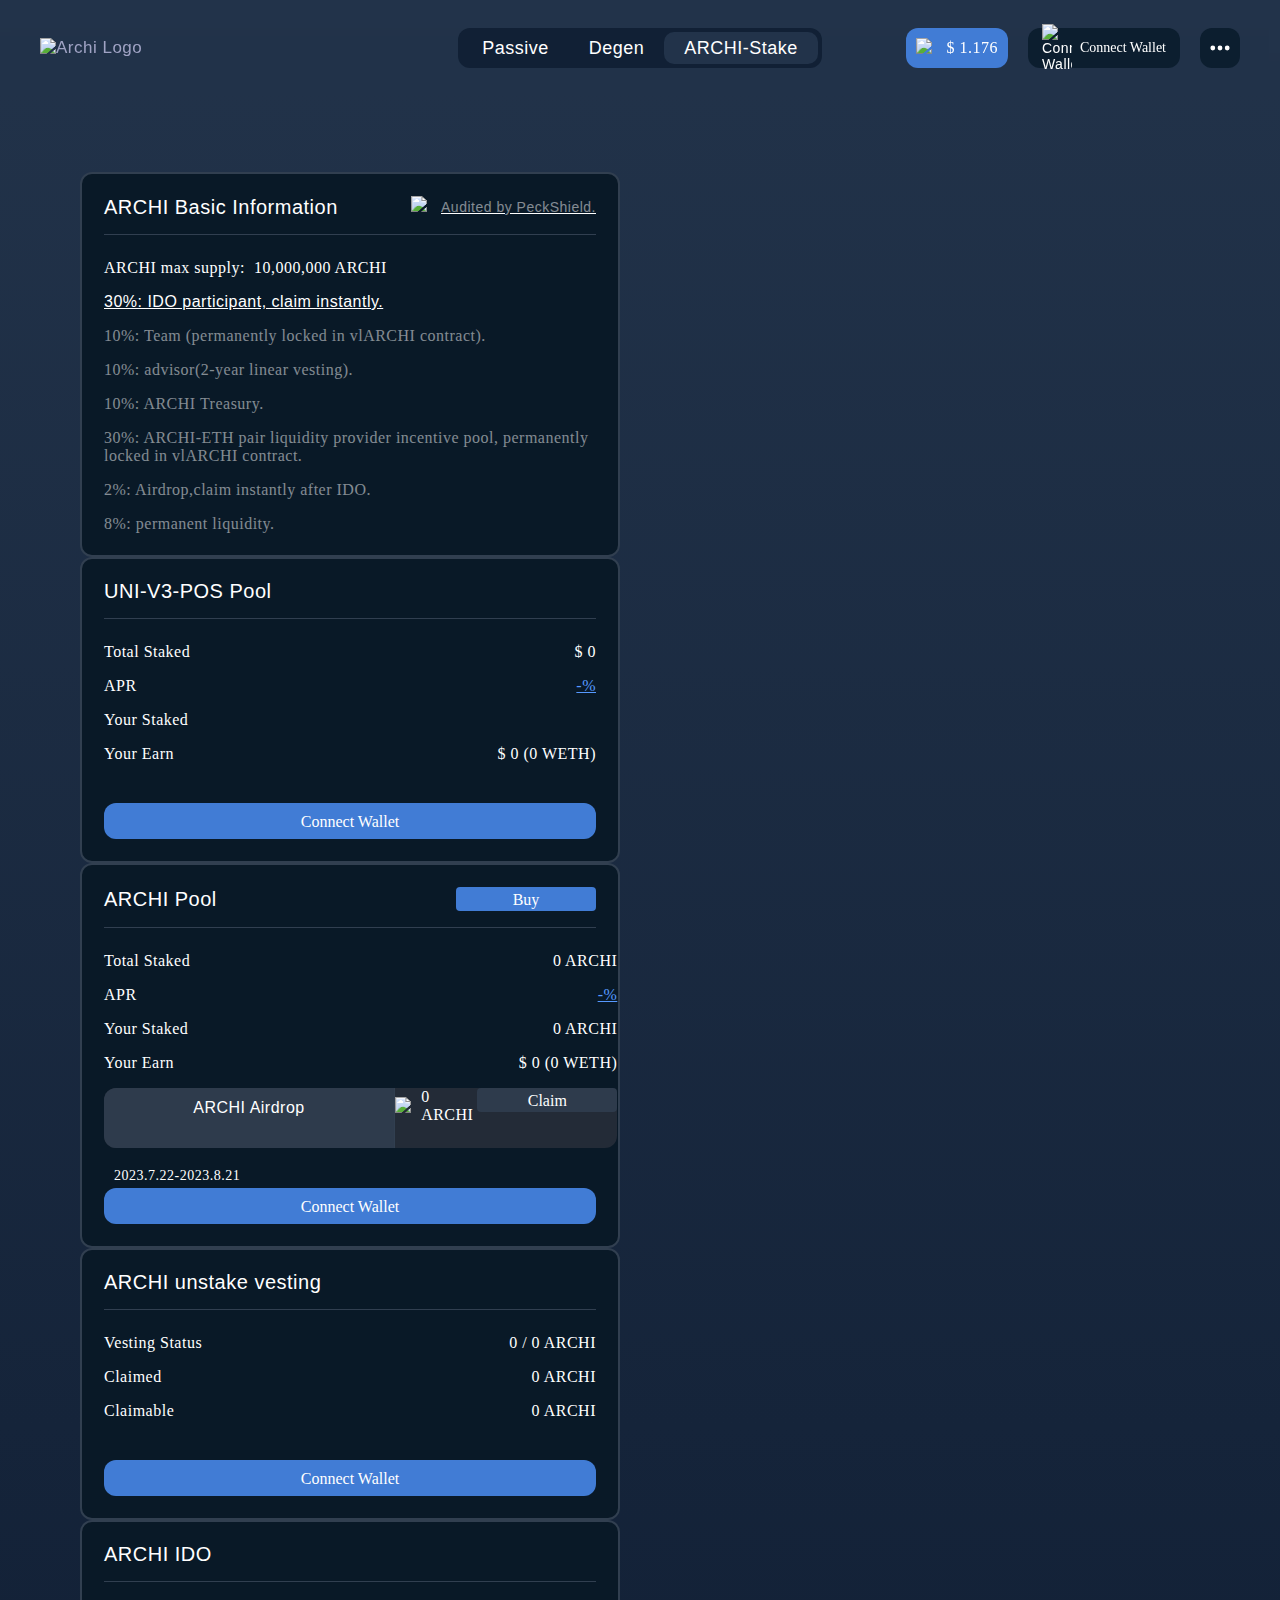
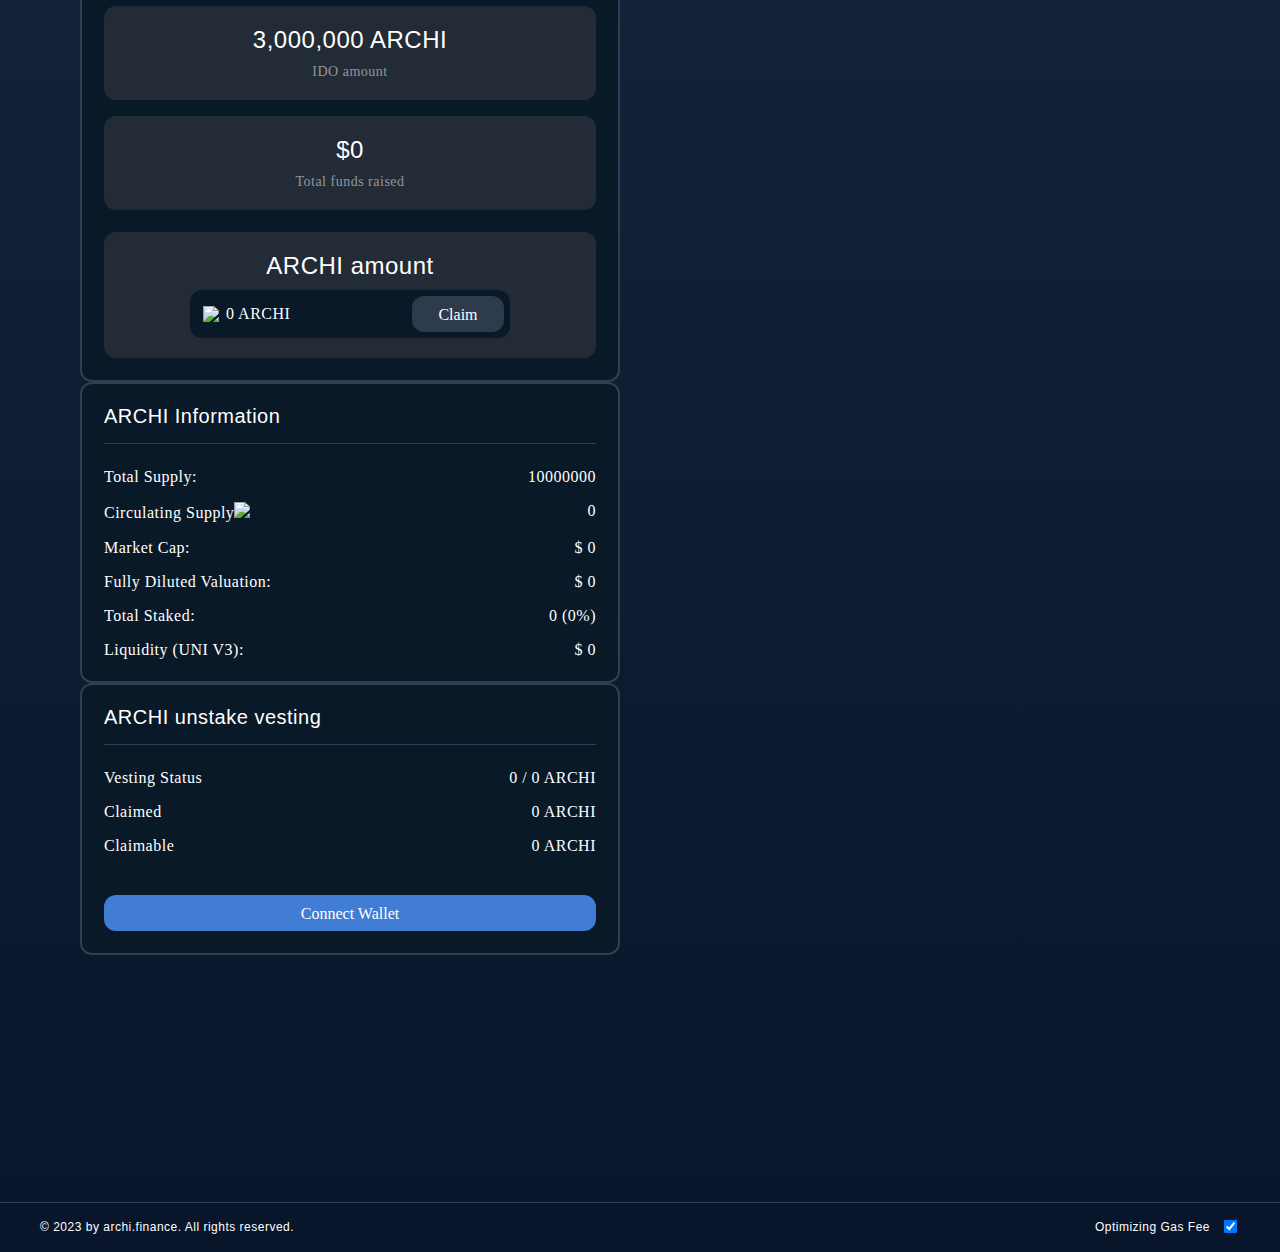
==== archi.html @ a27ebab7 "Add files via upload" ====
<!DOCTYPE html>
<html lang="en">
<head>
    <meta charset="UTF-8">
    <meta name="viewport" content="width=device-width, initial-scale=1.0">
    <link rel="stylesheet" href="./archi.css">
    <title>Document</title>
</head>
<body>
    <div id="root">
        <div class="App">
            <div class="App-content">
                <header>
                    <div class="App-header large">
                        <div class="App-header-container-left App-header-container"><a href="https://archi.finance/" target="_blank" class="jsx-3320931818 link  App-header-link-main"><img src="./images/Black & White Minimalist Business Logo.png" class="big" alt="Archi Logo"><img src="./images/Black & White Minimalist Business Logo.png" class="small" alt="Archi Logo"></a></div>
                        <div class="App-header-links App-header-container flexColumn">
                            <div class="App-header-links-box">
                                <div class="App-header-link-container"><a class="" href="./second.html">Passive</a></div>
                                <div class="App-header-link-container"><a class="" href="./degen.html">Degen</a></div>
                                <div class="App-header-link-container"><a class="active" href="./degen.html" aria-current="page">ARCHI-Stake</a></div>
                            </div>
                        </div>
                        <div class="App-header-container-right App-header-container">
                            <div>
                                <div class="currencyPrice flexRow" style="margin-right: 20px;">
                                    <div class="jsx-2283122049 image"><img src="./images/letter-a (1).png" class="jsx-2283122049 "></div>$ 1.176
                                </div>
                            </div>
                            <div class="App-header-user"><button class="connect-wallet-btn" id="connect-wallet-btn"><img class="btn-icon" src="./images/ewallet.png" alt="Connect Wallet"><span class="btn-label">Connect Wallet</span></button>
                                <div class="App-header-network">
                                    <div class="network-dropdown" id="headlessui-menu-button-1" aria-haspopup="menu" aria-expanded="false" data-headlessui-state=""><button class="btn-primary small transparent"><svg stroke="currentColor" fill="currentColor" stroke-width="0" viewBox="0 0 20 20" color="white" height="24" width="24" xmlns="http://www.w3.org/2000/svg" style="color: white;">
                                                <path d="M6 10a2 2 0 11-4 0 2 2 0 014 0zM12 10a2 2 0 11-4 0 2 2 0 014 0zM16 12a2 2 0 100-4 2 2 0 000 4z"></path>
                                            </svg></button></div>
                                </div>
                            </div>
                        </div>
                    </div>
                    <div class="App-header small">
                        <div class="App-header-link-container App-header-top">
                            <div class="App-header-container-left"><a href="https://archi.finance/" target="_blank" class="jsx-3320931818 link  App-header-link-main"><img src="./images/Black & White Minimalist Business Logo.png" class="small" alt="Archi Logo"></a></div>
                            <div class="App-header-container-right">
                                <div class="App-header-user"><button class="connect-wallet-btn" id="connect-wallet-btn"><img class="btn-icon" src="./images/ewallet.png" alt="Connect Wallet"><span class="btn-label">Connect</span></button>
                                    <div class="App-header-network">
                                        <div class="network-dropdown" id="headlessui-menu-button-3" aria-haspopup="menu" aria-expanded="false" data-headlessui-state=""><button class="btn-primary small transparent"><svg stroke="currentColor" fill="currentColor" stroke-width="0" viewBox="0 0 20 20" color="white" height="24" width="24" xmlns="http://www.w3.org/2000/svg" style="color: white;">
                                                    <path d="M6 10a2 2 0 11-4 0 2 2 0 014 0zM12 10a2 2 0 11-4 0 2 2 0 014 0zM16 12a2 2 0 100-4 2 2 0 000 4z"></path>
                                                </svg></button></div>
                                    </div>
                                </div>
                            </div>
                        </div>
                    </div>
                </header>
                <div class="ka-wrapper">
                    <div class="ka-content">
                        <div class="default-container page-layout">
                            <div class="jsx-173224845 item justify jsx-1411386373">
                                <div class="jsx-1048088370 item xs sm md jsx-3484918754">
                                    <div class="jsx-173224845 item justify jsx-1411386373">
                                        <div class="jsx-3066557810 item xs jsx-3484918754">
                                            <div class="App-card ArchiIDO-App-card ArchiIDO-Information">
                                                <div class="App-card-title">
                                                    <div class="flexRow">
                                                        <div>ARCHI Basic Information</div>
                                                    </div><a href="/audited/PeckShield-Audit-Report-ArchiFinance-v1.0.pdf" target="_blank" class="jsx-3320931818 link">
                                                        <div class="flexRow audited">
                                                            <div class="jsx-2869434446 image"><img src="./images/test.png" class="jsx-2869434446 "></div>
                                                            <div>Audited by PeckShield.</div>
                                                        </div>
                                                    </a>
                                                </div>
                                                <div class="App-card-divider"></div>
                                                <div class="App-card-content">
                                                    <div class="App-card-row">
                                                        <div class="label flexRow">ARCHI max supply:&nbsp;&nbsp;<div>10,000,000 ARCHI</div>
                                                        </div>
                                                        <div></div>
                                                    </div>
                                                    <div class="distribution"><a href="https://docs.archi.finance/tokenomics/archi-token" target="_blank" class="jsx-3320931818 link">30%: IDO participant, claim instantly.</a></div>
                                                    <div class="distribution">10%: Team (permanently locked in vlARCHI contract).</div>
                                                    <div class="distribution">10%: advisor(2-year linear vesting).</div>
                                                    <div class="distribution">10%: ARCHI Treasury.</div>
                                                    <div class="distribution">30%: ARCHI-ETH pair liquidity provider incentive pool, permanently locked in vlARCHI contract.</div>
                                                    <div class="distribution">2%: Airdrop,claim instantly after IDO.</div>
                                                    <div class="distribution">8%: permanent liquidity.</div>
                                                </div>
                                            </div>
                                        </div>
                                        <div class="jsx-3066557810 item xs jsx-3484918754">
                                            <div class="App-card ArchiIDO-App-card">
                                                <div class="App-card-title">
                                                    <div class="flexRow">
                                                        <div>UNI-V3-POS Pool</div>
                                                    </div>
                                                </div>
                                                <div class="App-card-divider"></div>
                                                <div class="App-card-content">
                                                    <div class="App-card-row">
                                                        <div class="label">Total Staked</div>
                                                        <div>$ 0</div>
                                                    </div>
                                                    <div class="App-card-row">
                                                        <div class="label">APR</div>
                                                        <div class="poolApy">-%</div>
                                                    </div>
                                                    <div class="App-card-row">
                                                        <div class="label">Your Staked</div>
                                                        <div></div>
                                                    </div>
                                                    <div class="App-card-row">
                                                        <div class="label">Your Earn</div>
                                                        <div>$ 0 (0 WETH)</div>
                                                    </div>
                                                </div>
                                                <div class="flexRow justify-between mt-40"><button class="App-button-option" style="width: 100%;">Connect Wallet</button></div>
                                            </div>
                                        </div>
                                        <div class="jsx-3066557810 item xs jsx-3484918754">
                                            <div class="App-card ArchiIDO-App-card">
                                                <div class="App-card-title">
                                                    <div class="flexRow">
                                                        <div>ARCHI Pool</div>
                                                    </div><a href="https://app.uniswap.org/#/tokens/arbitrum/0x93D504070AB0eede5449C89C5eA0F5e34D8103f8" target="_blank" class="jsx-3320931818 link"><button type="button" class="jsx-3108082297 btn App-button-option">
                                                            <div class="text">Buy</div>
                                                        </button></a>
                                                </div>
                                                <div class="App-card-divider"></div>
                                                <div class="App-card-content">
                                                    <div class="App-card-row">
                                                        <div class="label">Total Staked</div>
                                                        <div>0 ARCHI</div>
                                                    </div>
                                                    <div class="App-card-row">
                                                        <div class="label">APR</div>
                                                        <div class="jsx-418573366 tooltip">
                                                            <div class="poolApy">-%</div>
                                                        </div>
                                                    </div>
                                                    <div class="App-card-row">
                                                        <div class="label">Your Staked</div>
                                                        <div>0 ARCHI</div>
                                                    </div>
                                                    <div class="App-card-row">
                                                        <div class="label">Your Earn</div>
                                                        <div>$ 0 (0 WETH)</div>
                                                    </div>
                                                    <div class="jsx-724279356 item alignItems jsx-478091869 tokenAirdrop">
                                                        <div class="jsx-536204690 item xs sm md jsx-3484918754">
                                                            <div class="ARCHI-Airdrop-title flexColumn">
                                                                <div class="title-wrap">ARCHI Airdrop</div>
                                                                <div class="epoch-wrap">
                                                                    <div id="Select-epoch" class="jsx-2628047605 select"><input type="search" role="combobox" aria-haspopup="listbox" readonly="" unselectable="on" aria-expanded="false" class="jsx-2813108835"><span class="jsx-2628047605 value">
                                                                            <div class="jsx-1572867259 option"><span class="jsx-1254022051">
                                                                                    <div class="flexRow">
                                                                                        <div class="epoch-symbol">2023.7.22-2023.8.21</div>
                                                                                    </div>
                                                                                </span></div>
                                                                        </span>
                                                                        <div class="jsx-2628047605 icon"><svg viewBox="0 0 24 24" stroke-width="1" stroke-linecap="round" stroke-linejoin="round" fill="none" shape-rendering="geometricPrecision" class="jsx-2742933678">
                                                                                <path d="M6 9l6 6 6-6" class="jsx-2742933678"></path>
                                                                            </svg></div>
                                                                    </div>
                                                                </div>
                                                            </div>
                                                        </div>
                                                        <div class="jsx-776712473 item justify xs sm md jsx-3484918754">
                                                            <div class="flexRow">
                                                                <div class="jsx-2658465262 image"><img src="./images/letter-a (1).png" class="jsx-2658465262 "></div>
                                                                <div class="token-symbol">0 ARCHI</div>
                                                            </div>
                                                        </div>
                                                        <div class="jsx-3312594489 item justify xs sm md jsx-3484918754"><button type="button" disabled="" class="jsx-3508077718 btn App-button-option">
                                                                <div class="text">Claim</div>
                                                            </button></div>
                                                    </div>
                                                </div>
                                                <div class="flexRow justify-between mt-40"><button class="App-button-option" style="width: 100%;">Connect Wallet</button></div>
                                            </div>
                                        </div>
                                        <div class="jsx-232164658 item xs sm md jsx-3484918754">
                                            <div class="App-card ArchiIDO-App-card">
                                                <div class="App-card-title">
                                                    <div class="flexRow">
                                                        <div>ARCHI unstake vesting</div>
                                                    </div>
                                                </div>
                                                <div class="App-card-divider"></div>
                                                <div class="App-card-content">
                                                    <div class="App-card-row">
                                                        <div class="label">Vesting Status</div>
                                                        <div>0 / 0 ARCHI</div>
                                                    </div>
                                                    <div class="App-card-row">
                                                        <div class="label">Claimed</div>
                                                        <div>0 ARCHI</div>
                                                    </div>
                                                    <div class="App-card-row">
                                                        <div class="label">Claimable</div>
                                                        <div>0 ARCHI</div>
                                                    </div>
                                                </div>
                                                <div class="flexRow justify-between mt-40"><button class="App-button-option" style="width: 100%;">Connect Wallet</button></div>
                                            </div>
                                        </div>
                                    </div>
                                </div>
                                <div class="jsx-1048088370 item xs sm md jsx-3484918754">
                                    <div class="jsx-173224845 item justify jsx-1411386373">
                                        <div class="jsx-3066557810 item xs jsx-3484918754">
                                            <div class="App-card ArchiIDO-App-card ArchiIDO-deposit">
                                                <div class="App-card-title">
                                                    <div class="flexRow">
                                                        <div>ARCHI IDO</div>
                                                    </div>
                                                </div>
                                                <div class="App-card-divider"></div>
                                                <div class="App-card-content">
                                                    <div class="ArchiIDO-card">
                                                        <div>3,000,000 ARCHI</div>
                                                        <div class="label">IDO amount</div>
                                                    </div>
                                                    <div class="ArchiIDO-card">
                                                        <div>$0</div>
                                                        <div class="label">Total funds raised</div>
                                                    </div>
                                                    <div class="ArchiIDO-card" style="margin-top: 6px;">
                                                        <div>ARCHI amount</div>
                                                        <div class="quantity flexRow justify-between">
                                                            <div class="flexRow">
                                                                <div class="jsx-2303872255 image"><img src="./images/letter-a (1).png" class="jsx-2303872255 "></div>
                                                                <div class="token-symbol">0 ARCHI</div>
                                                            </div><button type="button" disabled="" class="jsx-929475340 btn App-button-option App-card-option" style="margin: 0px;">
                                                                <div class="text">Claim</div>
                                                            </button>
                                                        </div>
                                                    </div>
                                                </div>
                                            </div>
                                        </div>
                                        <div class="jsx-3066557810 item xs jsx-3484918754">
                                            <div class="App-card ArchiIDO-App-card">
                                                <div class="App-card-title">
                                                    <div class="flexRow">
                                                        <div>ARCHI Information</div>
                                                    </div>
                                                </div>
                                                <div class="App-card-divider"></div>
                                                <div class="App-card-content">
                                                    <div class="App-card-row">
                                                        <div class="label">Total Supply:</div>
                                                        <div>10000000</div>
                                                    </div>
                                                    <div class="App-card-row">
                                                        <div class="label flexRow">Circulating Supply<div class="jsx-418573366 tooltip">
                                                                <div class="jsx-2147775491 image graphNote"><img src="./images/info.png" class="jsx-2147775491 "></div>
                                                            </div>
                                                        </div>
                                                        <div>0</div>
                                                    </div>
                                                    <div class="App-card-row">
                                                        <div class="label">Market Cap:</div>
                                                        <div>$ 0</div>
                                                    </div>
                                                    <div class="App-card-row">
                                                        <div class="label">Fully Diluted Valuation:</div>
                                                        <div>$ 0</div>
                                                    </div>
                                                    <div class="App-card-row">
                                                        <div class="label">Total Staked:</div>
                                                        <div>0 (0%)</div>
                                                    </div>
                                                    <div class="App-card-row">
                                                        <div class="label">Liquidity (UNI V3):</div>
                                                        <div>$ 0</div>
                                                    </div>
                                                </div>
                                            </div>
                                        </div>
                                        <div class="jsx-3710825437 item xs sm md jsx-3484918754">
                                            <div class="App-card ArchiIDO-App-card">
                                                <div class="App-card-title">
                                                    <div class="flexRow">
                                                        <div>ARCHI unstake vesting</div>
                                                    </div>
                                                </div>
                                                <div class="App-card-divider"></div>
                                                <div class="App-card-content">
                                                    <div class="App-card-row">
                                                        <div class="label">Vesting Status</div>
                                                        <div>0 / 0 ARCHI</div>
                                                    </div>
                                                    <div class="App-card-row">
                                                        <div class="label">Claimed</div>
                                                        <div>0 ARCHI</div>
                                                    </div>
                                                    <div class="App-card-row">
                                                        <div class="label">Claimable</div>
                                                        <div>0 ARCHI</div>
                                                    </div>
                                                </div>
                                                <div class="flexRow justify-between mt-40"><button class="App-button-option" style="width: 100%;">Connect Wallet</button></div>
                                            </div>
                                        </div>
                                    </div>
                                </div>
                            </div>
                        </div>
                    </div>
                </div>
                <div class="Footer-wrapper flexRow justify-between">
                    <div>© 2023 by archi.finance. All rights reserved.</div>
                    <div class="flexRow">
                        <div>Optimizing Gas Fee</div><label class="jsx-181682730 gasFee"><input type="checkbox" class="jsx-181682730" checked="">
                            <div class="jsx-181682730 toggle checked"><span class="jsx-181682730 inner"></span></div>
                        </label>
                    </div>
                </div>
            </div>
        </div>
        <div class="Toastify"></div>
        <div _nk="UVSV21" style="display: none;">
            <div _nk="bNyU21" style="display: none !important;"></div>
            <div _nk="bNyU21" style="display: none !important;"></div>
            <div _nk="bNyU21"></div>
        </div>
    </div>
</body>
</html>
---- archi.css ----
@font-face {
    font-family: Rubik-Bold;
    font-style: normal;
    font-weight: 700;
    src: url(/static/media/Rubik-Bold.366b50ff64dedebe9f17.ttf)
}

@font-face {
    font-family: Rubik-Medium;
    font-style: normal;
    font-weight: 500;
    src: url(/static/media/Rubik-Medium.2263cf4bbb29e585de1b.ttf)
}

@font-face {
    font-family: Rubik-Regular;
    font-style: normal;
    font-weight: 400;
    src: url(/static/media/Rubik-Regular.a4bece5c270c316c1c24.ttf)
}

.Modal {
    align-items: center;
    bottom: 0;
    display: flex;
    justify-content: center;
    left: 0;
    position: fixed;
    right: 0;
    text-align: left;
    top: 0;
    z-index: 1001
}

.Modal-scrollable .Modal-content .Modal-body {
    max-height: calc(80vh - 5.5rem);
    overflow-y: auto;
    overscroll-behavior: smooth;
    padding-right: 5px
}

.Modal-backdrop {
    background: rgba(0, 0, 0, .9);
    bottom: 0;
    left: 0;
    position: fixed;
    right: 0;
    top: 0;
    z-index: 10
}

.Modal-content {
    background: #091927;
    border: 2px solid #313f50;
    border-radius: 1.2rem;
    max-height: 90vh;
    max-width: 100%;
    overflow: auto;
    position: relative;
    z-index: 20
}

.divider {
    border-bottom: 1px solid #313f50;
    margin-bottom: 1.5rem
}

.Modal.non-scrollable .Modal-content {
    overflow: visible
}

.Modal-title-bar {
    align-items: center;
    display: flex;
    justify-content: space-between;
    margin: 1.5rem
}

.Modal-body {
    margin: 1.5rem
}

.Modal-body::-webkit-scrollbar {
    width: .6rem
}

.Modal-body::-webkit-scrollbar-track {
    background-color: #1c1c1c;
    border-radius: 155rem
}

.Modal-body::-webkit-scrollbar-thumb {
    background-color: #949393;
    border-radius: 155rem
}

.Modal-title {
    font-size: 20px;
    line-height: 1;
    text-align: left
}

.Modal-close-button {
    text-align: right
}

.Modal-close-icon {
    cursor: pointer;
    display: inline-block;
    opacity: .6;
    text-align: right
}

.Modal-close-icon:hover {
    opacity: .9
}

.Modal-note {
    margin-bottom: 1.5rem;
    margin-top: .8rem
}

.rc-slider {
    border-radius: 6px;
    height: 14px;
    padding: 5px 0;
    position: relative;
    touch-action: none;
    width: 100%
}

.rc-slider,
.rc-slider * {
    -webkit-tap-highlight-color: rgba(0, 0, 0, 0);
    box-sizing: border-box
}

.rc-slider-rail {
    background-color: #e9e9e9;
    width: 100%
}

.rc-slider-rail,
.rc-slider-track {
    border-radius: 6px;
    height: 4px;
    position: absolute
}

.rc-slider-track {
    background-color: #abe2fb
}

.rc-slider-handle {
    background-color: #fff;
    border: 2px solid #96dbfa;
    border-radius: 50%;
    cursor: pointer;
    cursor: grab;
    height: 14px;
    margin-top: -5px;
    opacity: .8;
    position: absolute;
    touch-action: pan-x;
    width: 14px
}

.rc-slider-handle-dragging.rc-slider-handle-dragging.rc-slider-handle-dragging {
    border-color: #57c5f7;
    box-shadow: 0 0 0 5px #96dbfa
}

.rc-slider-handle:focus {
    box-shadow: none;
    outline: none
}

.rc-slider-handle:focus-visible {
    border-color: #2db7f5;
    box-shadow: 0 0 0 3px #96dbfa
}

.rc-slider-handle-click-focused:focus {
    border-color: #96dbfa;
    box-shadow: none
}

.rc-slider-handle:hover {
    border-color: #57c5f7
}

.rc-slider-handle:active {
    border-color: #57c5f7;
    box-shadow: 0 0 5px #57c5f7;
    cursor: grabbing
}

.rc-slider-mark {
    font-size: 12px;
    left: 0;
    position: absolute;
    top: 18px;
    width: 100%
}

.rc-slider-mark-text {
    color: #999;
    cursor: pointer;
    display: inline-block;
    position: absolute;
    text-align: center;
    vertical-align: middle
}

.rc-slider-mark-text-active {
    color: #666
}

.rc-slider-step {
    background: transparent;
    height: 4px;
    pointer-events: none;
    position: absolute;
    width: 100%
}

.rc-slider-dot {
    background-color: #fff;
    border: 2px solid #e9e9e9;
    border-radius: 50%;
    bottom: -2px;
    cursor: pointer;
    height: 8px;
    position: absolute;
    vertical-align: middle;
    width: 8px
}

.rc-slider-dot-active {
    border-color: #96dbfa
}

.rc-slider-dot-reverse {
    margin-right: -4px
}

.rc-slider-disabled {
    background-color: #e9e9e9
}

.rc-slider-disabled .rc-slider-track {
    background-color: #ccc
}

.rc-slider-disabled .rc-slider-dot,
.rc-slider-disabled .rc-slider-handle {
    background-color: #fff;
    border-color: #ccc;
    box-shadow: none;
    cursor: not-allowed
}

.rc-slider-disabled .rc-slider-dot,
.rc-slider-disabled .rc-slider-mark-text {
    cursor: not-allowed !important
}

.rc-slider-vertical {
    height: 100%;
    padding: 0 5px;
    width: 14px
}

.rc-slider-vertical .rc-slider-rail {
    height: 100%;
    width: 4px
}

.rc-slider-vertical .rc-slider-track {
    bottom: 0;
    left: 5px;
    width: 4px
}

.rc-slider-vertical .rc-slider-handle {
    margin-left: -5px;
    margin-top: 0;
    touch-action: pan-y
}

.rc-slider-vertical .rc-slider-mark {
    height: 100%;
    left: 18px;
    top: 0
}

.rc-slider-vertical .rc-slider-step {
    height: 100%;
    width: 4px
}

.rc-slider-vertical .rc-slider-dot {
    margin-left: -2px
}

.rc-slider-tooltip-zoom-down-appear,
.rc-slider-tooltip-zoom-down-enter,
.rc-slider-tooltip-zoom-down-leave {
    -webkit-animation-duration: .3s;
    animation-duration: .3s;
    -webkit-animation-fill-mode: both;
    animation-fill-mode: both;
    -webkit-animation-play-state: paused;
    animation-play-state: paused;
    display: block !important
}

.rc-slider-tooltip-zoom-down-appear.rc-slider-tooltip-zoom-down-appear-active,
.rc-slider-tooltip-zoom-down-enter.rc-slider-tooltip-zoom-down-enter-active {
    -webkit-animation-name: rcSliderTooltipZoomDownIn;
    animation-name: rcSliderTooltipZoomDownIn;
    -webkit-animation-play-state: running;
    animation-play-state: running
}

.rc-slider-tooltip-zoom-down-leave.rc-slider-tooltip-zoom-down-leave-active {
    -webkit-animation-name: rcSliderTooltipZoomDownOut;
    animation-name: rcSliderTooltipZoomDownOut;
    -webkit-animation-play-state: running;
    animation-play-state: running
}

.rc-slider-tooltip-zoom-down-appear,
.rc-slider-tooltip-zoom-down-enter {
    -webkit-animation-timing-function: cubic-bezier(.23, 1, .32, 1);
    animation-timing-function: cubic-bezier(.23, 1, .32, 1);
    -webkit-transform: scale(0);
    transform: scale(0)
}

.rc-slider-tooltip-zoom-down-leave {
    -webkit-animation-timing-function: cubic-bezier(.755, .05, .855, .06);
    animation-timing-function: cubic-bezier(.755, .05, .855, .06)
}

@-webkit-keyframes rcSliderTooltipZoomDownIn {
    0% {
        opacity: 0;
        -webkit-transform: scale(0);
        transform: scale(0);
        -webkit-transform-origin: 50% 100%;
        transform-origin: 50% 100%
    }

    to {
        -webkit-transform: scale(1);
        transform: scale(1);
        -webkit-transform-origin: 50% 100%;
        transform-origin: 50% 100%
    }
}

@keyframes rcSliderTooltipZoomDownIn {
    0% {
        opacity: 0;
        -webkit-transform: scale(0);
        transform: scale(0);
        -webkit-transform-origin: 50% 100%;
        transform-origin: 50% 100%
    }

    to {
        -webkit-transform: scale(1);
        transform: scale(1);
        -webkit-transform-origin: 50% 100%;
        transform-origin: 50% 100%
    }
}

@-webkit-keyframes rcSliderTooltipZoomDownOut {
    0% {
        -webkit-transform: scale(1);
        transform: scale(1);
        -webkit-transform-origin: 50% 100%;
        transform-origin: 50% 100%
    }

    to {
        opacity: 0;
        -webkit-transform: scale(0);
        transform: scale(0);
        -webkit-transform-origin: 50% 100%;
        transform-origin: 50% 100%
    }
}

@keyframes rcSliderTooltipZoomDownOut {
    0% {
        -webkit-transform: scale(1);
        transform: scale(1);
        -webkit-transform-origin: 50% 100%;
        transform-origin: 50% 100%
    }

    to {
        opacity: 0;
        -webkit-transform: scale(0);
        transform: scale(0);
        -webkit-transform-origin: 50% 100%;
        transform-origin: 50% 100%
    }
}

.rc-slider-tooltip {
    left: -9999px;
    position: absolute;
    top: -9999px;
    visibility: visible
}

.rc-slider-tooltip,
.rc-slider-tooltip * {
    -webkit-tap-highlight-color: rgba(0, 0, 0, 0);
    box-sizing: border-box
}

.rc-slider-tooltip-hidden {
    display: none
}

.rc-slider-tooltip-placement-top {
    padding: 4px 0 8px
}

.rc-slider-tooltip-inner {
    background-color: #6c6c6c;
    border-radius: 6px;
    box-shadow: 0 0 4px #d9d9d9;
    color: #fff;
    font-size: 12px;
    height: 24px;
    line-height: 1;
    min-width: 24px;
    padding: 6px 2px;
    text-align: center;
    text-decoration: none
}

.rc-slider-tooltip-arrow {
    border-color: transparent;
    border-style: solid;
    height: 0;
    position: absolute;
    width: 0
}

.rc-slider-tooltip-placement-top .rc-slider-tooltip-arrow {
    border-top-color: #6c6c6c;
    border-width: 4px 4px 0;
    bottom: 4px;
    left: 50%;
    margin-left: -4px
}

.Strategies-Customize .App-card-row .label span {
    color: #5699ff;
    cursor: pointer;
    font-family: Rubik-Regular;
    font-size: 12px;
    margin-left: 12px;
    text-decoration-line: underline
}

.Assets-proportion .assets-wrap {
    background: #334d75;
    border-radius: 12px 0 0 12px;
    height: 40px;
    justify-content: center;
    width: 50%
}

.Assets-proportion .number-wrap {
    background: #2e3a4b;
    border-radius: 0 12px 12px 0;
    height: 40px;
    justify-content: center;
    width: 50%
}

.Assets-proportion .number-wrap .input-wrap .input-container .input-wrapper {
    border: none;
    border-radius: 0
}

.Assets-proportion .number-wrap .input-wrap .input-container .input-wrapper input {
    color: #fff;
    font-family: Rubik-Regular;
    font-size: 16px;
    margin: 0;
    padding-right: 5px;
    text-align: end
}

.Assets-proportion .number-wrap .input-wrap .input-container span.right {
    background: none;
    border: none;
    border-radius: 0;
    border-right: 1px solid #91959b;
    color: #fff;
    height: 20px;
    line-height: inherit;
    padding: 0 10px 0 2px
}

.Assets-proportion .number-wrap .handler-wrap {
    cursor: pointer;
    text-align: center;
    width: 56px
}

.Assets-proportion .number-wrap .handler-wrap .image {
    height: auto;
    width: auto
}

.Assets-proportion .number-wrap .handler-wrap .anticon-Up svg {
    bottom: -1px;
    position: relative
}

.Assets-proportion .number-wrap .handler-wrap .anticon-Down svg {
    position: relative;
    top: -4px
}

.Assets-proportion .number-wrap .handler-wrap .anticon-Down-disabled svg path,
.Assets-proportion .number-wrap .handler-wrap .anticon-Up-disabled svg path {
    fill: #91959b
}

.Strategies-Customize .unallocated {
    color: #b93e3e;
    font-family: Rubik-Regular;
    font-size: 14px;
    margin-top: -5px
}

.Strategies-Customize .unallocated.zero {
    color: #fff
}

.Strategies-Customize .Borrow-assets .available {
    color: #81888e;
    font-family: Rubik-Regular;
    font-size: 12px;
    margin-bottom: 4px;
    text-align: end
}

.Strategies-Customize .Borrow-assets .Assets-proportion .assets-wrap {
    background: #334d75;
    border-radius: 12px 0 0 12px;
    color: #969ca5;
    font-family: Rubik-Regular;
    font-size: 14px;
    height: 40px;
    justify-content: center;
    padding: 6px 0;
    text-align: center;
    width: 50%
}

.Strategies-Customize .Borrow-assets .Assets-proportion .number-wrap {
    background: #2e3a4b;
    border-radius: 0 12px 12px 0;
    color: #91959b;
    font-family: Rubik-Regular;
    font-size: 14px;
    height: 40px;
    justify-content: center;
    width: 50%
}

.Strategies-Customize .Borrow-assets .Assets-proportion .assets-wrap .fees {
    color: #969ca5;
    font-family: Rubik-Regular;
    font-size: 12px
}

.Strategies-Customize .App-button-option {
    width: 100% !important
}

.Strategies-Customize .Borrow-assets .exceed {
    border: 2px solid #b93e3e;
    border-radius: 14px
}

.Strategies-Customize .Borrow-assets .exceed .assets-wrap {
    background: rgba(185, 62, 62, .25)
}

.Strategies-Customize .Borrow-assets .exceed .number-wrap {
    background: #322d38;
    color: #b93e3e
}

.Price-proportion {
    width: 200px
}

.Price-proportion .assets-wrap {
    border: 1px solid #a9afb8;
    border-radius: 12px 0 0 12px;
    border-right: none;
    height: 32px;
    justify-content: center;
    width: 50%
}

.Price-proportion .number-wrap {
    border: 1px solid #a9afb8;
    border-radius: 0 12px 12px 0;
    height: 32px;
    justify-content: center;
    padding-right: 2px;
    width: 50%
}

.Price-proportion .number-wrap .input-wrap .input-container .input-wrapper {
    border: none;
    border-radius: 0
}

.Price-proportion .number-wrap .input-wrap .input-container .input-wrapper input {
    color: #fff;
    font-family: Rubik-Regular;
    font-size: 16px;
    margin: 0;
    padding-right: 5px;
    text-align: end
}

.Price-proportion .number-wrap .input-wrap .input-container span.right {
    background: none;
    border: none;
    border-radius: 0;
    border-right: 1px solid #91959b;
    color: #fff;
    height: 20px;
    line-height: inherit;
    padding: 0 10px 0 2px
}

.Price-proportion .number-wrap .handler-wrap {
    cursor: pointer;
    text-align: center;
    width: 56px
}

.Price-proportion .number-wrap .handler-wrap .image {
    height: auto;
    width: auto
}

.Price-proportion .number-wrap .handler-wrap .anticon-Up svg {
    bottom: -1px;
    position: relative
}

.Price-proportion .number-wrap .handler-wrap .anticon-Down svg {
    position: relative;
    top: -4px
}

.Price-proportion .number-wrap .handler-wrap .anticon-Down-disabled svg path,
.Price-proportion .number-wrap .handler-wrap .anticon-Up-disabled svg path {
    fill: #91959b
}

.Price-proportion-title {
    font-family: Rubik-Regular;
    font-size: 12px;
    margin: 10px 0 8px;
    text-align: center
}

.statistics-div {
    background: #091927;
    border: 2px solid #313f50;
    border-radius: 1.2rem;
    font-size: 2rem;
    height: 10.6rem;
    padding: 2rem;
    width: 100%
}

.statistics-div div {
    font-family: Rubik-Regular
}

.statistics-div .num {
    font-family: Rubik-Bold;
    font-size: 32px
}

.statistics-item-div {
    background: #091927;
    border: 2px solid #313f50;
    border-radius: 1.2rem;
    height: 36rem;
    padding: 2rem;
    width: 100%
}

.statistics-item-div .title {
    font-family: Rubik-Medium;
    font-size: 2rem
}

#Dashboard-App-select {
    background: #091927;
    border: 2px solid #313f50;
    border-radius: 12px;
    height: 40px;
    width: 280px
}

#Dashboard-App-select .value span {
    color: #fff;
    font-family: Rubik-Regular;
    font-size: 20px
}

#Dashboard-App-select .icon {
    color: #fff;
    font-size: 20px
}

#Dashboard-App-select:hover .icon {
    color: #fff
}

.Dashboard-App-dropdown {
    background: #091927 !important;
    border-radius: 12px !important
}

.Dashboard-App-dropdown .option {
    background: #091927 !important;
    color: #fff !important;
    font-size: 20px !important;
    padding: 0 10px !important
}

.Dashboard-App-dropdown .option:hover {
    background: #0c1e2f !important
}

.Dashboard-App-dropdown .option span {
    font-family: Rubik-Regular !important
}

.Dashboard-App-dropdown {
    -ms-overflow-style: none;
    margin: 0 5px 0 0;
    overflow: auto;
    overflow: -moz-scrollbars-none;
    padding: 0 11px 0 20px
}

.Dashboard-App-dropdown::-webkit-scrollbar {
    width: 2px
}

.Dashboard-App-dropdown::-webkit-scrollbar-track {
    background: #091927;
    border-radius: 2px
}

.Dashboard-App-dropdown::-webkit-scrollbar-thumb {
    background: #fff;
    border: none;
    border-radius: 2px;
    opacity: .9
}

.connect-wallet-btn {
    align-items: center;
    background: #0c1e2f;
    border: none;
    border-radius: 1.2rem;
    color: #fff;
    cursor: pointer;
    display: inline-flex;
    font-size: var(--font-sm);
    height: 40px;
    padding: .5rem 1.4rem
}

.connect-wallet-btn .btn-icon {
    align-items: center;
    display: inline-flex;
    justify-content: center
}

.connect-wallet-btn .btn-label {
    font-family: Rubik-Regular;
    font-size: var(--font-sm);
    font-weight: 400;
    letter-spacing: 0;
    margin-left: .8rem
}

.connect-wallet-btn:active,
.connect-wallet-btn:hover {
    background: #4d5d6d
}

@media (max-width: 450px) {
    .connect-wallet {
        padding: .5rem .8rem
    }
}

@media (max-width: 350px) {
    .connect-wallet-btn {
        height: 3.6rem
    }

    .connect-wallet-btn .btn-icon {
        display: none
    }

    .connect-wallet-btn .btn-label {
        margin-left: 0
    }
}

.App-header-network {
    align-items: center;
    background: #0c1e2f;
    border-radius: 1.2rem;
    color: #fff;
    display: inline-flex;
    height: 4rem;
    margin-left: 2rem;
    position: relative;
    width: 4rem
}

.App-header-language {
    margin-left: 0
}

.network-dropdown {
    border-radius: 1.2rem;
    display: inline-flex
}

.network-dropdown-items {
    min-width: 17rem;
    padding-bottom: .8rem
}

.network-dropdown-items:last-child {
    padding-bottom: 0
}

.network-dropdown-divider {
    border-bottom: 1px solid #ffffff29;
    margin-bottom: .8rem
}

.network-dropdown:hover {
    background: #4d5d6d;
    cursor: pointer
}

.network-dropdown:active {
    background: #4d5d6d
}

.network-dropdown>button {
    align-items: center;
    border: none;
    border-radius: 1.2rem;
    display: inline-flex;
    height: 4rem;
    justify-content: center;
    padding: 0 .8rem;
    pointer-events: none
}

.network-dropdown-icon {
    border-radius: 50%;
    height: 20px;
    width: 20px
}

.language-popup .Modal-content {
    width: 32rem
}

.network-dropdown-seperator {
    background: var(--dark-blue-border);
    margin: .8rem 0;
    width: 1px
}

.menu-item-group,
.network-dropdown-menu-item {
    align-items: center;
    display: flex
}

.network-dropdown-menu-item {
    justify-content: space-between;
    padding: .8rem
}

.last-dropdown-menu {
    margin-bottom: .8rem
}

.network-popup .Modal-content {
    margin: auto;
    max-width: 29.6rem;
    width: 100%
}

.network-option {
    align-items: center;
    background: var(--dark-blue);
    border: 1px solid var(--dark-blue-border);
    border-radius: .4rem;
    cursor: pointer;
    display: flex;
    justify-content: space-between;
    margin-bottom: .8rem;
    padding: .8rem 1.5rem;
    position: relative
}

.network-option:last-child {
    margin-bottom: 0
}

.network-option img {
    margin-right: 1.5rem;
    width: 2.5rem
}

.network-option span {
    color: #fff;
    font-size: var(--font-base);
    letter-spacing: .29px
}

.network-option-img-label {
    color: #fff;
    font-size: var(--font-md);
    letter-spacing: .29px;
    line-height: 2rem
}

.dropdown-label {
    color: #a0a3c4;
    font-size: 1.25rem;
    padding: .8rem
}

.language-popup .Modal-body {
    grid-gap: 1rem;
    display: grid;
    grid-template-columns: repeat(2, 1fr)
}

.language-modal-item {
    border: 1px solid var(--dark-blue-border);
    cursor: pointer
}

.language-modal-item.active {
    border: 1px solid #a1a3c4
}

.menu-item-icon {
    align-items: center;
    display: inline-flex;
    justify-content: center;
    width: 20px
}

.network-dropdown-headings {
    font-size: 1.25rem;
    opacity: .7;
    padding: .8rem .8rem .4rem
}

.network-dropdown-item-label {
    margin-left: .8rem
}

.network-dropdown-list {
    display: grid;
    grid-template-columns: 1fr
}

.menu-item:hover .menu-item-label {
    color: #eee
}

.active-dot {
    border-radius: 50%;
    height: .8rem;
    width: .8rem
}

.active-dot.Arbitrum {
    background-color: #264f79
}

.active-dot.Avalanche {
    background-color: #e84142
}

.active-dot.ArbRinkeby {
    background-color: #4275a8
}

.active-dot.AvaRinkeby {
    background-color: #ff7070
}

.network-dropdown-label {
    font-size: 1.25rem;
    margin-bottom: .8rem;
    opacity: .7
}

.more-options {
    margin-top: 1rem
}

.menu-link {
    display: inline-block !important;
    width: auto !important
}

@media (max-width: 1033px) {
    .App-header-network {
        margin-left: 1.6rem
    }

    .App-header-language {
        margin-left: 0
    }
}

@media (max-width: 450px) {
    .App-header-network {
        margin-left: .6rem
    }

    .App-header-language {
        margin-left: 0
    }

    .network-dropdown.homepage-header>button {
        padding: 0 .8rem
    }
}

.btn-primary {
    background: transparent
}

.btn-primary:hover {
    background: var(--dark-blue-hover)
}

.btn-primary:active {
    background: var(--dark-blue-active)
}

.network-dropdown-items .menu-item .menu-item-group span {
    font-family: Rubik-Regular;
    font-size: 1.6rem
}

.menu-items:focus-visible {
    border: 1px solid #262638
}

.address-btn {
    align-items: center;
    color: #fff !important;
    display: inline-flex !important;
    justify-content: center
}

.user-address {
    margin-left: 1rem;
    margin-right: 1rem
}

.App-header-user-address:active,
.App-header-user-address:hover {
    background: #4d5d6d
}

.menu-items {
    background: #091927;
    border: 2px solid #313f50;
    border-radius: 1.2rem;
    cursor: pointer;
    list-style: none;
    min-width: 16.5rem;
    outline: none;
    position: absolute;
    right: 0;
    top: 4.3rem;
    -webkit-transform-origin: top right;
    transform-origin: top right;
    width: 100%;
    z-index: 1000
}

.menu-item {
    align-items: center;
    border-radius: 1.2rem;
    color: #fff;
    display: flex !important;
    font-size: var(--font-base);
    font-size: var(--font-sm);
    padding: .85rem .8rem
}

.menu-item:hover {
    background: #4d5d6d !important;
    border-radius: 1rem;
    color: #fff;
    opacity: 1
}

.menu-item>p {
    margin: 0;
    padding-left: 1rem
}

.menu-item>a {
    display: inline-flex
}

.menu-item .image {
    border-radius: 0 !important;
    margin: 0 !important
}

@media screen and (max-width: 370px) {
    .user-address {
        margin-left: 0
    }

    .address-btn {
        display: flex;
        justify-content: space-between
    }

    .user-avatar {
        display: none
    }
}

.link-underline {
    color: hsla(0, 0%, 100%, .7);
    cursor: pointer;
    display: inline-flex;
    text-decoration: underline
}

.link-underline:hover {
    color: #fff
}

:root {
    --toastify-color-light: #fff;
    --toastify-color-dark: #121212;
    --toastify-color-info: #3498db;
    --toastify-color-success: #07bc0c;
    --toastify-color-warning: #f1c40f;
    --toastify-color-error: #e74c3c;
    --toastify-color-transparent: hsla(0, 0%, 100%, .7);
    --toastify-icon-color-info: var(--toastify-color-info);
    --toastify-icon-color-success: var(--toastify-color-success);
    --toastify-icon-color-warning: var(--toastify-color-warning);
    --toastify-icon-color-error: var(--toastify-color-error);
    --toastify-toast-width: 320px;
    --toastify-toast-background: #fff;
    --toastify-toast-min-height: 64px;
    --toastify-toast-max-height: 800px;
    --toastify-font-family: sans-serif;
    --toastify-z-index: 9999;
    --toastify-text-color-light: #757575;
    --toastify-text-color-dark: #fff;
    --toastify-text-color-info: #fff;
    --toastify-text-color-success: #fff;
    --toastify-text-color-warning: #fff;
    --toastify-text-color-error: #fff;
    --toastify-spinner-color: #616161;
    --toastify-spinner-color-empty-area: #e0e0e0;
    --toastify-color-progress-light: linear-gradient(90deg, #4cd964, #5ac8fa, #007aff, #34aadc, #5856d6, #ff2d55);
    --toastify-color-progress-dark: #bb86fc;
    --toastify-color-progress-info: var(--toastify-color-info);
    --toastify-color-progress-success: var(--toastify-color-success);
    --toastify-color-progress-warning: var(--toastify-color-warning);
    --toastify-color-progress-error: var(--toastify-color-error)
}

.Toastify__toast-container {
    box-sizing: border-box;
    color: #fff;
    padding: 4px;
    position: fixed;
    -webkit-transform: translate3d(0, 0, 9999 px);
    -webkit-transform: translate3d(0, 0, var(--toastify-z-index) px);
    width: 320px;
    width: var(--toastify-toast-width);
    z-index: 9999;
    z-index: var(--toastify-z-index)
}

.Toastify__toast-container--top-left {
    left: 1em;
    top: 1em
}

.Toastify__toast-container--top-center {
    left: 50%;
    top: 1em;
    -webkit-transform: translateX(-50%);
    transform: translateX(-50%)
}

.Toastify__toast-container--top-right {
    right: 1em;
    top: 1em
}

.Toastify__toast-container--bottom-left {
    bottom: 1em;
    left: 1em
}

.Toastify__toast-container--bottom-center {
    bottom: 1em;
    left: 50%;
    -webkit-transform: translateX(-50%);
    transform: translateX(-50%)
}

.Toastify__toast-container--bottom-right {
    bottom: 1em;
    right: 1em
}

@media only screen and (max-width: 480px) {
    .Toastify__toast-container {
        left: 0;
        margin: 0;
        padding: 0;
        width: 100vw
    }

    .Toastify__toast-container--top-center,
    .Toastify__toast-container--top-left,
    .Toastify__toast-container--top-right {
        top: 0;
        -webkit-transform: translateX(0);
        transform: translateX(0)
    }

    .Toastify__toast-container--bottom-center,
    .Toastify__toast-container--bottom-left,
    .Toastify__toast-container--bottom-right {
        bottom: 0;
        -webkit-transform: translateX(0);
        transform: translateX(0)
    }

    .Toastify__toast-container--rtl {
        left: auto;
        right: 0
    }
}

.Toastify__toast {
    border-radius: 4px;
    box-shadow: 0 1px 10px 0 rgba(0, 0, 0, .1), 0 2px 15px 0 rgba(0, 0, 0, .05);
    box-sizing: border-box;
    direction: ltr;
    display: flex;
    font-family: sans-serif;
    font-family: var(--toastify-font-family);
    justify-content: space-between;
    margin-bottom: 1rem;
    max-height: 800px;
    max-height: var(--toastify-toast-max-height);
    min-height: 64px;
    min-height: var(--toastify-toast-min-height);
    overflow: hidden;
    padding: 8px;
    position: relative;
    z-index: 0
}

.Toastify__toast--rtl {
    direction: rtl
}

.Toastify__toast--close-on-click {
    cursor: pointer
}

.Toastify__toast-body {
    align-items: center;
    display: flex;
    flex: 1 1 auto;
    margin: auto 0;
    padding: 6px
}

.Toastify__toast-body>div:last-child {
    flex: 1 1;
    word-break: break-word
}

.Toastify__toast-icon {
    -webkit-margin-end: 10px;
    display: flex;
    flex-shrink: 0;
    margin-inline-end: 10px;
    width: 20px
}

.Toastify--animate {
    -webkit-animation-duration: .7s;
    animation-duration: .7s;
    -webkit-animation-fill-mode: both;
    animation-fill-mode: both
}

.Toastify--animate-icon {
    -webkit-animation-duration: .3s;
    animation-duration: .3s;
    -webkit-animation-fill-mode: both;
    animation-fill-mode: both
}

@media only screen and (max-width: 480px) {
    .Toastify__toast {
        border-radius: 0;
        margin-bottom: 0
    }
}

.Toastify__toast-theme--dark {
    background: #121212;
    background: var(--toastify-color-dark);
    color: #fff;
    color: var(--toastify-text-color-dark)
}

.Toastify__toast-theme--colored.Toastify__toast--default,
.Toastify__toast-theme--light {
    background: #fff;
    background: var(--toastify-color-light);
    color: #757575;
    color: var(--toastify-text-color-light)
}

.Toastify__toast-theme--colored.Toastify__toast--info {
    background: #3498db;
    background: var(--toastify-color-info);
    color: #fff;
    color: var(--toastify-text-color-info)
}

.Toastify__toast-theme--colored.Toastify__toast--success {
    background: #07bc0c;
    background: var(--toastify-color-success);
    color: #fff;
    color: var(--toastify-text-color-success)
}

.Toastify__toast-theme--colored.Toastify__toast--warning {
    background: #f1c40f;
    background: var(--toastify-color-warning);
    color: #fff;
    color: var(--toastify-text-color-warning)
}

.Toastify__toast-theme--colored.Toastify__toast--error {
    background: #e74c3c;
    background: var(--toastify-color-error);
    color: #fff;
    color: var(--toastify-text-color-error)
}

.Toastify__progress-bar-theme--light {
    background: linear-gradient(90deg, #4cd964, #5ac8fa, #007aff, #34aadc, #5856d6, #ff2d55);
    background: var(--toastify-color-progress-light)
}

.Toastify__progress-bar-theme--dark {
    background: #bb86fc;
    background: var(--toastify-color-progress-dark)
}

.Toastify__progress-bar--info {
    background: #3498db;
    background: var(--toastify-color-progress-info)
}

.Toastify__progress-bar--success {
    background: #07bc0c;
    background: var(--toastify-color-progress-success)
}

.Toastify__progress-bar--warning {
    background: #f1c40f;
    background: var(--toastify-color-progress-warning)
}

.Toastify__progress-bar--error {
    background: #e74c3c;
    background: var(--toastify-color-progress-error)
}

.Toastify__progress-bar-theme--colored.Toastify__progress-bar--error,
.Toastify__progress-bar-theme--colored.Toastify__progress-bar--info,
.Toastify__progress-bar-theme--colored.Toastify__progress-bar--success,
.Toastify__progress-bar-theme--colored.Toastify__progress-bar--warning {
    background: hsla(0, 0%, 100%, .7);
    background: var(--toastify-color-transparent)
}

.Toastify__close-button {
    background: transparent;
    border: none;
    color: #fff;
    cursor: pointer;
    opacity: .7;
    outline: none;
    padding: 0;
    transition: .3s ease
}

.Toastify__close-button--light {
    color: #000;
    opacity: .3
}

.Toastify__close-button>svg {
    fill: currentColor;
    height: 16px;
    width: 14px
}

.Toastify__close-button:focus,
.Toastify__close-button:hover {
    opacity: 1
}

@-webkit-keyframes Toastify__trackProgress {
    0% {
        -webkit-transform: scaleX(1);
        transform: scaleX(1)
    }

    to {
        -webkit-transform: scaleX(0);
        transform: scaleX(0)
    }
}

@keyframes Toastify__trackProgress {
    0% {
        -webkit-transform: scaleX(1);
        transform: scaleX(1)
    }

    to {
        -webkit-transform: scaleX(0);
        transform: scaleX(0)
    }
}

.Toastify__progress-bar {
    bottom: 0;
    height: 5px;
    left: 0;
    opacity: .7;
    position: absolute;
    -webkit-transform-origin: left;
    transform-origin: left;
    width: 100%;
    z-index: 9999;
    z-index: var(--toastify-z-index)
}

.Toastify__progress-bar--animated {
    -webkit-animation: Toastify__trackProgress linear 1 forwards;
    animation: Toastify__trackProgress linear 1 forwards
}

.Toastify__progress-bar--controlled {
    transition: -webkit-transform .2s;
    transition: transform .2s;
    transition: transform .2s, -webkit-transform .2s
}

.Toastify__progress-bar--rtl {
    left: auto;
    right: 0;
    -webkit-transform-origin: right;
    transform-origin: right
}

.Toastify__spinner {
    -webkit-animation: Toastify__spin .65s linear infinite;
    animation: Toastify__spin .65s linear infinite;
    border: 2px solid #e0e0e0;
    border-color: var(--toastify-spinner-color-empty-area);
    border-radius: 100%;
    border-right-color: #616161;
    border-right-color: var(--toastify-spinner-color);
    box-sizing: border-box;
    height: 20px;
    width: 20px
}

@-webkit-keyframes Toastify__bounceInRight {

    0%,
    60%,
    75%,
    90%,
    to {
        -webkit-animation-timing-function: cubic-bezier(.215, .61, .355, 1);
        animation-timing-function: cubic-bezier(.215, .61, .355, 1)
    }

    0% {
        opacity: 0;
        -webkit-transform: translate3d(3000px, 0, 0);
        transform: translate3d(3000px, 0, 0)
    }

    60% {
        opacity: 1;
        -webkit-transform: translate3d(-25px, 0, 0);
        transform: translate3d(-25px, 0, 0)
    }

    75% {
        -webkit-transform: translate3d(10px, 0, 0);
        transform: translate3d(10px, 0, 0)
    }

    90% {
        -webkit-transform: translate3d(-5px, 0, 0);
        transform: translate3d(-5px, 0, 0)
    }

    to {
        -webkit-transform: none;
        transform: none
    }
}

@keyframes Toastify__bounceInRight {

    0%,
    60%,
    75%,
    90%,
    to {
        -webkit-animation-timing-function: cubic-bezier(.215, .61, .355, 1);
        animation-timing-function: cubic-bezier(.215, .61, .355, 1)
    }

    0% {
        opacity: 0;
        -webkit-transform: translate3d(3000px, 0, 0);
        transform: translate3d(3000px, 0, 0)
    }

    60% {
        opacity: 1;
        -webkit-transform: translate3d(-25px, 0, 0);
        transform: translate3d(-25px, 0, 0)
    }

    75% {
        -webkit-transform: translate3d(10px, 0, 0);
        transform: translate3d(10px, 0, 0)
    }

    90% {
        -webkit-transform: translate3d(-5px, 0, 0);
        transform: translate3d(-5px, 0, 0)
    }

    to {
        -webkit-transform: none;
        transform: none
    }
}

@-webkit-keyframes Toastify__bounceOutRight {
    20% {
        opacity: 1;
        -webkit-transform: translate3d(-20px, 0, 0);
        transform: translate3d(-20px, 0, 0)
    }

    to {
        opacity: 0;
        -webkit-transform: translate3d(2000px, 0, 0);
        transform: translate3d(2000px, 0, 0)
    }
}

@keyframes Toastify__bounceOutRight {
    20% {
        opacity: 1;
        -webkit-transform: translate3d(-20px, 0, 0);
        transform: translate3d(-20px, 0, 0)
    }

    to {
        opacity: 0;
        -webkit-transform: translate3d(2000px, 0, 0);
        transform: translate3d(2000px, 0, 0)
    }
}

@-webkit-keyframes Toastify__bounceInLeft {

    0%,
    60%,
    75%,
    90%,
    to {
        -webkit-animation-timing-function: cubic-bezier(.215, .61, .355, 1);
        animation-timing-function: cubic-bezier(.215, .61, .355, 1)
    }

    0% {
        opacity: 0;
        -webkit-transform: translate3d(-3000px, 0, 0);
        transform: translate3d(-3000px, 0, 0)
    }

    60% {
        opacity: 1;
        -webkit-transform: translate3d(25px, 0, 0);
        transform: translate3d(25px, 0, 0)
    }

    75% {
        -webkit-transform: translate3d(-10px, 0, 0);
        transform: translate3d(-10px, 0, 0)
    }

    90% {
        -webkit-transform: translate3d(5px, 0, 0);
        transform: translate3d(5px, 0, 0)
    }

    to {
        -webkit-transform: none;
        transform: none
    }
}

@keyframes Toastify__bounceInLeft {

    0%,
    60%,
    75%,
    90%,
    to {
        -webkit-animation-timing-function: cubic-bezier(.215, .61, .355, 1);
        animation-timing-function: cubic-bezier(.215, .61, .355, 1)
    }

    0% {
        opacity: 0;
        -webkit-transform: translate3d(-3000px, 0, 0);
        transform: translate3d(-3000px, 0, 0)
    }

    60% {
        opacity: 1;
        -webkit-transform: translate3d(25px, 0, 0);
        transform: translate3d(25px, 0, 0)
    }

    75% {
        -webkit-transform: translate3d(-10px, 0, 0);
        transform: translate3d(-10px, 0, 0)
    }

    90% {
        -webkit-transform: translate3d(5px, 0, 0);
        transform: translate3d(5px, 0, 0)
    }

    to {
        -webkit-transform: none;
        transform: none
    }
}

@-webkit-keyframes Toastify__bounceOutLeft {
    20% {
        opacity: 1;
        -webkit-transform: translate3d(20px, 0, 0);
        transform: translate3d(20px, 0, 0)
    }

    to {
        opacity: 0;
        -webkit-transform: translate3d(-2000px, 0, 0);
        transform: translate3d(-2000px, 0, 0)
    }
}

@keyframes Toastify__bounceOutLeft {
    20% {
        opacity: 1;
        -webkit-transform: translate3d(20px, 0, 0);
        transform: translate3d(20px, 0, 0)
    }

    to {
        opacity: 0;
        -webkit-transform: translate3d(-2000px, 0, 0);
        transform: translate3d(-2000px, 0, 0)
    }
}

@-webkit-keyframes Toastify__bounceInUp {

    0%,
    60%,
    75%,
    90%,
    to {
        -webkit-animation-timing-function: cubic-bezier(.215, .61, .355, 1);
        animation-timing-function: cubic-bezier(.215, .61, .355, 1)
    }

    0% {
        opacity: 0;
        -webkit-transform: translate3d(0, 3000px, 0);
        transform: translate3d(0, 3000px, 0)
    }

    60% {
        opacity: 1;
        -webkit-transform: translate3d(0, -20px, 0);
        transform: translate3d(0, -20px, 0)
    }

    75% {
        -webkit-transform: translate3d(0, 10px, 0);
        transform: translate3d(0, 10px, 0)
    }

    90% {
        -webkit-transform: translate3d(0, -5px, 0);
        transform: translate3d(0, -5px, 0)
    }

    to {
        -webkit-transform: translateZ(0);
        transform: translateZ(0)
    }
}

@keyframes Toastify__bounceInUp {

    0%,
    60%,
    75%,
    90%,
    to {
        -webkit-animation-timing-function: cubic-bezier(.215, .61, .355, 1);
        animation-timing-function: cubic-bezier(.215, .61, .355, 1)
    }

    0% {
        opacity: 0;
        -webkit-transform: translate3d(0, 3000px, 0);
        transform: translate3d(0, 3000px, 0)
    }

    60% {
        opacity: 1;
        -webkit-transform: translate3d(0, -20px, 0);
        transform: translate3d(0, -20px, 0)
    }

    75% {
        -webkit-transform: translate3d(0, 10px, 0);
        transform: translate3d(0, 10px, 0)
    }

    90% {
        -webkit-transform: translate3d(0, -5px, 0);
        transform: translate3d(0, -5px, 0)
    }

    to {
        -webkit-transform: translateZ(0);
        transform: translateZ(0)
    }
}

@-webkit-keyframes Toastify__bounceOutUp {
    20% {
        -webkit-transform: translate3d(0, -10px, 0);
        transform: translate3d(0, -10px, 0)
    }

    40%,
    45% {
        opacity: 1;
        -webkit-transform: translate3d(0, 20px, 0);
        transform: translate3d(0, 20px, 0)
    }

    to {
        opacity: 0;
        -webkit-transform: translate3d(0, -2000px, 0);
        transform: translate3d(0, -2000px, 0)
    }
}

@keyframes Toastify__bounceOutUp {
    20% {
        -webkit-transform: translate3d(0, -10px, 0);
        transform: translate3d(0, -10px, 0)
    }

    40%,
    45% {
        opacity: 1;
        -webkit-transform: translate3d(0, 20px, 0);
        transform: translate3d(0, 20px, 0)
    }

    to {
        opacity: 0;
        -webkit-transform: translate3d(0, -2000px, 0);
        transform: translate3d(0, -2000px, 0)
    }
}

@-webkit-keyframes Toastify__bounceInDown {

    0%,
    60%,
    75%,
    90%,
    to {
        -webkit-animation-timing-function: cubic-bezier(.215, .61, .355, 1);
        animation-timing-function: cubic-bezier(.215, .61, .355, 1)
    }

    0% {
        opacity: 0;
        -webkit-transform: translate3d(0, -3000px, 0);
        transform: translate3d(0, -3000px, 0)
    }

    60% {
        opacity: 1;
        -webkit-transform: translate3d(0, 25px, 0);
        transform: translate3d(0, 25px, 0)
    }

    75% {
        -webkit-transform: translate3d(0, -10px, 0);
        transform: translate3d(0, -10px, 0)
    }

    90% {
        -webkit-transform: translate3d(0, 5px, 0);
        transform: translate3d(0, 5px, 0)
    }

    to {
        -webkit-transform: none;
        transform: none
    }
}

@keyframes Toastify__bounceInDown {

    0%,
    60%,
    75%,
    90%,
    to {
        -webkit-animation-timing-function: cubic-bezier(.215, .61, .355, 1);
        animation-timing-function: cubic-bezier(.215, .61, .355, 1)
    }

    0% {
        opacity: 0;
        -webkit-transform: translate3d(0, -3000px, 0);
        transform: translate3d(0, -3000px, 0)
    }

    60% {
        opacity: 1;
        -webkit-transform: translate3d(0, 25px, 0);
        transform: translate3d(0, 25px, 0)
    }

    75% {
        -webkit-transform: translate3d(0, -10px, 0);
        transform: translate3d(0, -10px, 0)
    }

    90% {
        -webkit-transform: translate3d(0, 5px, 0);
        transform: translate3d(0, 5px, 0)
    }

    to {
        -webkit-transform: none;
        transform: none
    }
}

@-webkit-keyframes Toastify__bounceOutDown {
    20% {
        -webkit-transform: translate3d(0, 10px, 0);
        transform: translate3d(0, 10px, 0)
    }

    40%,
    45% {
        opacity: 1;
        -webkit-transform: translate3d(0, -20px, 0);
        transform: translate3d(0, -20px, 0)
    }

    to {
        opacity: 0;
        -webkit-transform: translate3d(0, 2000px, 0);
        transform: translate3d(0, 2000px, 0)
    }
}

@keyframes Toastify__bounceOutDown {
    20% {
        -webkit-transform: translate3d(0, 10px, 0);
        transform: translate3d(0, 10px, 0)
    }

    40%,
    45% {
        opacity: 1;
        -webkit-transform: translate3d(0, -20px, 0);
        transform: translate3d(0, -20px, 0)
    }

    to {
        opacity: 0;
        -webkit-transform: translate3d(0, 2000px, 0);
        transform: translate3d(0, 2000px, 0)
    }
}

.Toastify__bounce-enter--bottom-left,
.Toastify__bounce-enter--top-left {
    -webkit-animation-name: Toastify__bounceInLeft;
    animation-name: Toastify__bounceInLeft
}

.Toastify__bounce-enter--bottom-right,
.Toastify__bounce-enter--top-right {
    -webkit-animation-name: Toastify__bounceInRight;
    animation-name: Toastify__bounceInRight
}

.Toastify__bounce-enter--top-center {
    -webkit-animation-name: Toastify__bounceInDown;
    animation-name: Toastify__bounceInDown
}

.Toastify__bounce-enter--bottom-center {
    -webkit-animation-name: Toastify__bounceInUp;
    animation-name: Toastify__bounceInUp
}

.Toastify__bounce-exit--bottom-left,
.Toastify__bounce-exit--top-left {
    -webkit-animation-name: Toastify__bounceOutLeft;
    animation-name: Toastify__bounceOutLeft
}

.Toastify__bounce-exit--bottom-right,
.Toastify__bounce-exit--top-right {
    -webkit-animation-name: Toastify__bounceOutRight;
    animation-name: Toastify__bounceOutRight
}

.Toastify__bounce-exit--top-center {
    -webkit-animation-name: Toastify__bounceOutUp;
    animation-name: Toastify__bounceOutUp
}

.Toastify__bounce-exit--bottom-center {
    -webkit-animation-name: Toastify__bounceOutDown;
    animation-name: Toastify__bounceOutDown
}

@-webkit-keyframes Toastify__zoomIn {
    0% {
        opacity: 0;
        -webkit-transform: scale3d(.3, .3, .3);
        transform: scale3d(.3, .3, .3)
    }

    50% {
        opacity: 1
    }
}

@keyframes Toastify__zoomIn {
    0% {
        opacity: 0;
        -webkit-transform: scale3d(.3, .3, .3);
        transform: scale3d(.3, .3, .3)
    }

    50% {
        opacity: 1
    }
}

@-webkit-keyframes Toastify__zoomOut {
    0% {
        opacity: 1
    }

    50% {
        opacity: 0;
        -webkit-transform: scale3d(.3, .3, .3);
        transform: scale3d(.3, .3, .3)
    }

    to {
        opacity: 0
    }
}

@keyframes Toastify__zoomOut {
    0% {
        opacity: 1
    }

    50% {
        opacity: 0;
        -webkit-transform: scale3d(.3, .3, .3);
        transform: scale3d(.3, .3, .3)
    }

    to {
        opacity: 0
    }
}

.Toastify__zoom-enter {
    -webkit-animation-name: Toastify__zoomIn;
    animation-name: Toastify__zoomIn
}

.Toastify__zoom-exit {
    -webkit-animation-name: Toastify__zoomOut;
    animation-name: Toastify__zoomOut
}

@-webkit-keyframes Toastify__flipIn {
    0% {
        -webkit-animation-timing-function: ease-in;
        animation-timing-function: ease-in;
        opacity: 0;
        -webkit-transform: perspective(400px) rotateX(90deg);
        transform: perspective(400px) rotateX(90deg)
    }

    40% {
        -webkit-animation-timing-function: ease-in;
        animation-timing-function: ease-in;
        -webkit-transform: perspective(400px) rotateX(-20deg);
        transform: perspective(400px) rotateX(-20deg)
    }

    60% {
        opacity: 1;
        -webkit-transform: perspective(400px) rotateX(10deg);
        transform: perspective(400px) rotateX(10deg)
    }

    80% {
        -webkit-transform: perspective(400px) rotateX(-5deg);
        transform: perspective(400px) rotateX(-5deg)
    }

    to {
        -webkit-transform: perspective(400px);
        transform: perspective(400px)
    }
}

@keyframes Toastify__flipIn {
    0% {
        -webkit-animation-timing-function: ease-in;
        animation-timing-function: ease-in;
        opacity: 0;
        -webkit-transform: perspective(400px) rotateX(90deg);
        transform: perspective(400px) rotateX(90deg)
    }

    40% {
        -webkit-animation-timing-function: ease-in;
        animation-timing-function: ease-in;
        -webkit-transform: perspective(400px) rotateX(-20deg);
        transform: perspective(400px) rotateX(-20deg)
    }

    60% {
        opacity: 1;
        -webkit-transform: perspective(400px) rotateX(10deg);
        transform: perspective(400px) rotateX(10deg)
    }

    80% {
        -webkit-transform: perspective(400px) rotateX(-5deg);
        transform: perspective(400px) rotateX(-5deg)
    }

    to {
        -webkit-transform: perspective(400px);
        transform: perspective(400px)
    }
}

@-webkit-keyframes Toastify__flipOut {
    0% {
        -webkit-transform: perspective(400px);
        transform: perspective(400px)
    }

    30% {
        opacity: 1;
        -webkit-transform: perspective(400px) rotateX(-20deg);
        transform: perspective(400px) rotateX(-20deg)
    }

    to {
        opacity: 0;
        -webkit-transform: perspective(400px) rotateX(90deg);
        transform: perspective(400px) rotateX(90deg)
    }
}

@keyframes Toastify__flipOut {
    0% {
        -webkit-transform: perspective(400px);
        transform: perspective(400px)
    }

    30% {
        opacity: 1;
        -webkit-transform: perspective(400px) rotateX(-20deg);
        transform: perspective(400px) rotateX(-20deg)
    }

    to {
        opacity: 0;
        -webkit-transform: perspective(400px) rotateX(90deg);
        transform: perspective(400px) rotateX(90deg)
    }
}

.Toastify__flip-enter {
    -webkit-animation-name: Toastify__flipIn;
    animation-name: Toastify__flipIn
}

.Toastify__flip-exit {
    -webkit-animation-name: Toastify__flipOut;
    animation-name: Toastify__flipOut
}

@-webkit-keyframes Toastify__slideInRight {
    0% {
        -webkit-transform: translate3d(110%, 0, 0);
        transform: translate3d(110%, 0, 0);
        visibility: visible
    }

    to {
        -webkit-transform: translateZ(0);
        transform: translateZ(0)
    }
}

@keyframes Toastify__slideInRight {
    0% {
        -webkit-transform: translate3d(110%, 0, 0);
        transform: translate3d(110%, 0, 0);
        visibility: visible
    }

    to {
        -webkit-transform: translateZ(0);
        transform: translateZ(0)
    }
}

@-webkit-keyframes Toastify__slideInLeft {
    0% {
        -webkit-transform: translate3d(-110%, 0, 0);
        transform: translate3d(-110%, 0, 0);
        visibility: visible
    }

    to {
        -webkit-transform: translateZ(0);
        transform: translateZ(0)
    }
}

@keyframes Toastify__slideInLeft {
    0% {
        -webkit-transform: translate3d(-110%, 0, 0);
        transform: translate3d(-110%, 0, 0);
        visibility: visible
    }

    to {
        -webkit-transform: translateZ(0);
        transform: translateZ(0)
    }
}

@-webkit-keyframes Toastify__slideInUp {
    0% {
        -webkit-transform: translate3d(0, 110%, 0);
        transform: translate3d(0, 110%, 0);
        visibility: visible
    }

    to {
        -webkit-transform: translateZ(0);
        transform: translateZ(0)
    }
}

@keyframes Toastify__slideInUp {
    0% {
        -webkit-transform: translate3d(0, 110%, 0);
        transform: translate3d(0, 110%, 0);
        visibility: visible
    }

    to {
        -webkit-transform: translateZ(0);
        transform: translateZ(0)
    }
}

@-webkit-keyframes Toastify__slideInDown {
    0% {
        -webkit-transform: translate3d(0, -110%, 0);
        transform: translate3d(0, -110%, 0);
        visibility: visible
    }

    to {
        -webkit-transform: translateZ(0);
        transform: translateZ(0)
    }
}

@keyframes Toastify__slideInDown {
    0% {
        -webkit-transform: translate3d(0, -110%, 0);
        transform: translate3d(0, -110%, 0);
        visibility: visible
    }

    to {
        -webkit-transform: translateZ(0);
        transform: translateZ(0)
    }
}

@-webkit-keyframes Toastify__slideOutRight {
    0% {
        -webkit-transform: translateZ(0);
        transform: translateZ(0)
    }

    to {
        -webkit-transform: translate3d(110%, 0, 0);
        transform: translate3d(110%, 0, 0);
        visibility: hidden
    }
}

@keyframes Toastify__slideOutRight {
    0% {
        -webkit-transform: translateZ(0);
        transform: translateZ(0)
    }

    to {
        -webkit-transform: translate3d(110%, 0, 0);
        transform: translate3d(110%, 0, 0);
        visibility: hidden
    }
}

@-webkit-keyframes Toastify__slideOutLeft {
    0% {
        -webkit-transform: translateZ(0);
        transform: translateZ(0)
    }

    to {
        -webkit-transform: translate3d(-110%, 0, 0);
        transform: translate3d(-110%, 0, 0);
        visibility: hidden
    }
}

@keyframes Toastify__slideOutLeft {
    0% {
        -webkit-transform: translateZ(0);
        transform: translateZ(0)
    }

    to {
        -webkit-transform: translate3d(-110%, 0, 0);
        transform: translate3d(-110%, 0, 0);
        visibility: hidden
    }
}

@-webkit-keyframes Toastify__slideOutDown {
    0% {
        -webkit-transform: translateZ(0);
        transform: translateZ(0)
    }

    to {
        -webkit-transform: translate3d(0, 500px, 0);
        transform: translate3d(0, 500px, 0);
        visibility: hidden
    }
}

@keyframes Toastify__slideOutDown {
    0% {
        -webkit-transform: translateZ(0);
        transform: translateZ(0)
    }

    to {
        -webkit-transform: translate3d(0, 500px, 0);
        transform: translate3d(0, 500px, 0);
        visibility: hidden
    }
}

@-webkit-keyframes Toastify__slideOutUp {
    0% {
        -webkit-transform: translateZ(0);
        transform: translateZ(0)
    }

    to {
        -webkit-transform: translate3d(0, -500px, 0);
        transform: translate3d(0, -500px, 0);
        visibility: hidden
    }
}

@keyframes Toastify__slideOutUp {
    0% {
        -webkit-transform: translateZ(0);
        transform: translateZ(0)
    }

    to {
        -webkit-transform: translate3d(0, -500px, 0);
        transform: translate3d(0, -500px, 0);
        visibility: hidden
    }
}

.Toastify__slide-enter--bottom-left,
.Toastify__slide-enter--top-left {
    -webkit-animation-name: Toastify__slideInLeft;
    animation-name: Toastify__slideInLeft
}

.Toastify__slide-enter--bottom-right,
.Toastify__slide-enter--top-right {
    -webkit-animation-name: Toastify__slideInRight;
    animation-name: Toastify__slideInRight
}

.Toastify__slide-enter--top-center {
    -webkit-animation-name: Toastify__slideInDown;
    animation-name: Toastify__slideInDown
}

.Toastify__slide-enter--bottom-center {
    -webkit-animation-name: Toastify__slideInUp;
    animation-name: Toastify__slideInUp
}

.Toastify__slide-exit--bottom-left,
.Toastify__slide-exit--top-left {
    -webkit-animation-name: Toastify__slideOutLeft;
    animation-name: Toastify__slideOutLeft
}

.Toastify__slide-exit--bottom-right,
.Toastify__slide-exit--top-right {
    -webkit-animation-name: Toastify__slideOutRight;
    animation-name: Toastify__slideOutRight
}

.Toastify__slide-exit--top-center {
    -webkit-animation-name: Toastify__slideOutUp;
    animation-name: Toastify__slideOutUp
}

.Toastify__slide-exit--bottom-center {
    -webkit-animation-name: Toastify__slideOutDown;
    animation-name: Toastify__slideOutDown
}

@-webkit-keyframes Toastify__spin {
    0% {
        -webkit-transform: rotate(0deg);
        transform: rotate(0deg)
    }

    to {
        -webkit-transform: rotate(1turn);
        transform: rotate(1turn)
    }
}

@keyframes Toastify__spin {
    0% {
        -webkit-transform: rotate(0deg);
        transform: rotate(0deg)
    }

    to {
        -webkit-transform: rotate(1turn);
        transform: rotate(1turn)
    }
}

#root,
body,
html {
    background: linear-gradient(180deg, #22334a, #08152a);
    color: #fff;
    font-size: 10px;
    margin: 0;
    padding: 0;
    width: 100%
}

body {
    -webkit-font-smoothing: subpixel-antialiased;
    -webkit-font-smoothing: antialiased;
    -moz-osx-font-smoothing: grayscale;
    font-family: Rubik-Medium, -apple-system, BlinkMacSystemFont, Segoe UI, Roboto, Oxygen, Ubuntu, Cantarell, Fira Sans, Droid Sans, Helvetica Neue, sans-serif;
    margin: 0
}

code {
    font-family: source-code-pro, Menlo, Monaco, Consolas, Courier New, monospace
}

* {
    box-sizing: border-box;
    font-family: Rubik-Medium, Relative, sans-serif;
    letter-spacing: .05rem
}

input {
    font-family: RelativeNumber
}

::-webkit-scrollbar-track {
    background: #1c1c1c
}

::-webkit-scrollbar-thumb {
    background: #383838;
    border: 1px solid #212121;
    border-radius: 1.5rem
}

::-webkit-scrollbar-thumb:hover {
    background: #4a4a4a
}

:root {
    --dark-blue: #17182c;
    --dark-blue-bg: #16182e;
    --dark-blue-accent: #a0a3c4;
    --primary-btn-hover: #4f60fc;
    --primary-btn-active: #5f6ffd;
    --dark-blue-hover: #808aff14;
    --dark-blue-border: #ffffff29;
    --dark-blue-active: #818cef33;
    --avax-red: #e84143;
    --arbitrum-blue: #28a0f0;
    --border-radius-sm: 0.4rem;
    --error-red: #fa3c58;
    --font-sm: 1.4rem;
    --font-base: 1.5rem;
    --font-md: 1.6rem;
    --font-lg: 2.4rem;
    --font-xl: 3.4rem
}

a {
    color: #fff
}

.Card-title {
    font-size: 3.1rem
}

input::-webkit-inner-spin-button,
input::-webkit-outer-spin-button {
    -webkit-appearance: none;
    margin: 0
}

input[type=number] {
    -moz-appearance: textfield
}

input {
    background: none;
    border: none;
    color: #fff;
    font-size: 2rem;
    outline: none;
    overflow: hidden;
    padding: 1.25rem;
    text-overflow: ellipsis;
    white-space: nowrap
}

button {
    cursor: pointer;
    outline: none
}

button.App-cta:disabled,
button:disabled {
    box-shadow: none;
    cursor: not-allowed;
    opacity: .9
}

table,
tr {
    margin: 0;
    padding: 0
}

td {
    margin: 0;
    padding: 0 .465rem 0 0
}

.border {
    border: 1px solid rgba(163, 165, 196, .2)
}

.align-right {
    display: flex;
    justify-content: flex-end;
    text-align: right
}

.muted {
    opacity: .7
}

.strong {
    font-weight: 700
}

.clickable {
    cursor: pointer
}

.underline {
    text-decoration: underline
}

.text-none {
    text-transform: none
}

.relative {
    position: relative
}

.margin-bottom {
    margin-bottom: .465rem
}

.transition-arrow {
    margin-top: -.31rem;
    vertical-align: middle
}

.inline-block {
    display: inline-block
}

.label,
.label a,
.text-white {
    color: #fff
}

ul {
    margin-bottom: 0;
    padding-left: 2.325rem
}

ul li {
    padding-bottom: 1.5rem
}

a.plain {
    text-decoration: none
}

.checkbox:checked:before {
    background-color: green
}

.default-btn {
    align-items: center;
    -webkit-appearance: none;
    appearance: none;
    background: #2d42fc;
    border: none;
    border-radius: 4px;
    box-sizing: border-box;
    color: #fff !important;
    cursor: pointer;
    display: inline-flex !important;
    font-size: 1.4rem;
    font-size: var(--font-sm);
    font-weight: 400;
    letter-spacing: 0;
    line-height: 2rem;
    min-height: 3.6rem;
    padding-left: 1.6rem;
    padding-right: 1.6rem;
    position: relative;
    text-align: center;
    text-decoration: none
}

.default-btn:hover {
    background: #4f60fc;
    background: var(--primary-btn-hover)
}

.default-btn:active {
    background: #5f6ffd;
    background: var(--primary-btn-active);
    border: none;
    box-sizing: border-box;
    overflow: hidden;
    padding-left: 1.6rem;
    padding-right: 1.6rem
}

.default-btn:disabled {
    background: #2d2e3f 0 0 no-repeat padding-box;
    color: #ffffff61
}

.default-container {
    margin: 0 auto;
    max-width: 112rem
}

.secondary-btn {
    align-items: center;
    background: #03d1cf;
    border: none;
    border-radius: 4px;
    box-sizing: border-box;
    color: #000;
    display: inline-flex !important;
    font-size: 1.4rem;
    font-size: var(--font-sm);
    font-weight: 400;
    letter-spacing: 0;
    line-height: 2rem;
    min-height: 3.6rem;
    padding-left: 1.6rem;
    padding-right: 1.6rem;
    position: relative;
    text-align: center;
    text-decoration: none
}

.secondary-btn:hover {
    background: #3fdad9
}

.secondary-btn:focus {
    background: #54dedd;
    border: 1px solid #1cb5b4fc;
    box-sizing: border-box;
    padding-left: 1.5rem;
    padding-right: 1.5rem
}

.secondary-btn:active {
    background: #54dedd;
    border: none;
    box-sizing: border-box;
    overflow: hidden;
    padding-left: 1.6rem;
    padding-right: 1.6rem
}

.secondary-btn:active:after {
    -webkit-animation: ripple .5s linear;
    animation: ripple .5s linear;
    background: #fff;
    border-radius: 50%;
    content: " ";
    height: 5.2rem;
    left: calc(50% - 2.6rem);
    opacity: .239;
    position: absolute;
    top: -.8rem;
    -webkit-transform: scale(0);
    transform: scale(0);
    width: 5.2rem
}

.secondary-btn:disabled {
    background: #2d2e3f 0 0 no-repeat padding-box;
    color: #ffffff61
}

@-webkit-keyframes ripple {
    to {
        opacity: .4;
        -webkit-transform: scale(2);
        transform: scale(2)
    }
}

@keyframes ripple {
    to {
        opacity: .4;
        -webkit-transform: scale(2);
        transform: scale(2)
    }
}

button.btn-link {
    background: none;
    border: none;
    color: #fff;
    display: block;
    font-size: 1.5rem;
    font-size: var(--font-base);
    margin-top: 1.5rem;
    padding: 0;
    text-align: left
}

.logout-icon {
    font-size: 1.7rem;
    margin-left: -.465rem;
    margin-right: .5rem;
    margin-top: -.31rem;
    opacity: .8;
    vertical-align: middle
}

button.btn-link:hover {
    text-decoration: underline
}

button.btn-link:hover .logout-icon {
    opacity: 1
}

.page-container {
    padding-top: 6.2rem
}

.default-sm-container {
    max-width: 108.8rem
}

.mt-0 {
    margin-top: 0 !important
}

.page-layout {
    display: flex;
    flex-direction: column;
    min-height: calc(100vh - 62px);
    padding-bottom: 24.65rem;
    padding-top: 7.6rem
}

.d-flex {
    display: flex
}

.justify-space-between {
    justify-content: space-between
}

.flex-wrap {
    flex-wrap: wrap
}

.flex-column {
    flex-direction: column
}

.w-100 {
    width: 100%
}

.font-sm {
    font-size: 1.4rem;
    font-size: var(--font-sm)
}

.font-base {
    font-size: 1.5rem;
    font-size: var(--font-base)
}

.mr-base {
    margin-right: 1.5rem
}

.default-cursor.App-cta {
    cursor: default
}

.nowrap {
    white-space: nowrap
}

.App {
    font-size: var(--font-base);
    min-height: 100%;
    overflow: hidden;
    position: relative
}

.App-header-backdrop {
    bottom: 0;
    left: 0;
    position: fixed;
    right: 0;
    top: 0;
    z-index: 10
}

.App-content header {
    position: relative;
    z-index: 800
}

.App-header.large {
    -webkit-backdrop-filter: blur(4px);
    backdrop-filter: blur(4px);
    background: transparent 0 0 no-repeat padding-box;
    display: flex;
    height: 9.6rem;
    justify-content: space-between;
    padding-left: 4rem;
    padding-right: 4rem;
    position: relative
}

.App-header-links-box,
.App-header.large .App-header-links {
    align-items: center;
    display: flex;
    justify-content: center
}

.App-header-links-box {
    background-color: #112035;
    border-radius: 1.2rem;
    flex-flow: row nowrap;
    height: 40px;
    padding: .4rem;
    position: relative
}

.Finish {
    background: url(/static/media/finish.6956ef54808d663d5e64.svg) no-repeat;
    bottom: -32px;
    font-family: Rubik-Regular;
    font-size: 12px;
    height: 37px;
    line-height: 37px;
    padding: .6rem 0;
    position: absolute;
    right: 4px;
    text-align: center;
    width: 135px
}

.App-header-links-box .App-header-link-container a {
    border-radius: 1rem;
    font-size: 18px;
    height: 32px;
    line-height: 32px;
    padding: 0 2rem
}

.App-header-links-box .App-header-link-container .active {
    background: #22334a
}

.App-header-link-home,
.App-header.small {
    display: none
}

.App-header-drawer {
    -ms-overflow-style: none;
    -webkit-backdrop-filter: blur(2.7rem);
    backdrop-filter: blur(2.7rem);
    background: #17182c88 0 0 no-repeat padding-box;
    box-shadow: .8rem .3rem .6rem #00000029;
    height: 100vh;
    left: 0;
    max-width: 100%;
    opacity: 1;
    overflow-y: auto;
    position: fixed;
    right: 0;
    scrollbar-width: none;
    top: 0;
    width: 30.4rem;
    z-index: 801
}

.App-header-drawer::-webkit-scrollbar {
    display: none
}

.App-header-drawer .App-header-link-container .a,
.App-header-drawer .App-header-link-container a {
    color: #a0a3c4;
    display: block;
    font-size: var(--font-sm);
    font-weight: 400;
    letter-spacing: .1px;
    line-height: 1.8rem;
    padding: 1.5rem 1.6rem;
    text-decoration: none
}

.App-header-drawer .App-header-link-container .a:active,
.App-header-drawer .App-header-link-container .a:focus,
.App-header-drawer .App-header-link-container .a:hover,
.App-header-drawer .App-header-link-container a.active,
.App-header-drawer .App-header-link-container a:focus,
.App-header-drawer .App-header-link-container a:hover {
    background: #303fd024;
    color: #fff
}

.App-header-links-header {
    align-items: center;
    display: flex;
    height: 6.2rem;
    justify-content: space-between;
    margin-left: 1.6rem;
    z-index: 3
}

.App-header-container {
    width: 100%
}

.App-header-container-left {
    align-items: center;
    display: flex
}

.App-header-top {
    display: flex;
    justify-content: space-between;
    position: relative;
    width: 100%
}

.App-header-menu-icon-block {
    align-items: center;
    display: flex;
    margin-left: 0;
    margin-right: 1.2rem
}

.App-header-menu-icon {
    color: #fff;
    cursor: pointer;
    font-size: 2rem;
    margin: .9rem 1rem;
    opacity: .7
}

.App-header-menu-icon:hover {
    opacity: .9
}

.App-highlight-box {
    background: linear-gradient(45deg, #500af5, #2b76e0 35%, #079dfa 77%, #02cfcf);
    border-radius: .3rem;
    box-shadow: 0 0 .4rem .6rem rgba(45, 66, 252, .15)
}

.App-box,
.App-box-highlight,
.App-box-solid,
.App-card,
.App-card-primary {
    background: #16182e;
    border: 1px solid #1e2136;
    border-radius: .4rem;
    font-size: var(--font-base);
    position: relative
}

.App-card-bottom-placeholder {
    visibility: hidden
}

.App-card-bottom {
    bottom: 0;
    left: 0;
    padding: 1.5rem 1.5rem 1.8rem;
    position: absolute;
    right: 0
}

.App-card-bottom .App-card-divider,
.App-card-bottom-placeholder .App-card-divider {
    margin-bottom: 1.8rem
}

.App-card-long {
    background: #16182e;
    margin-bottom: 2.4rem
}

.App-card-long-content {
    display: flex;
    padding: 1.6rem 0
}

.App-card-long_sub {
    padding: 0 1.6rem;
    width: 20%
}

.App-card-long_sub__info {
    display: flex;
    flex-direction: column;
    justify-content: center;
    margin-left: .8rem
}

.App-card-long_sub__info___title {
    color: #fff;
    font-size: var(--font-md);
    font-weight: 400;
    letter-spacing: 0;
    line-height: 2.1rem
}

.App-card-long_sub__info___subtitle {
    color: #a0a3c4;
    font-size: 1.2rem;
    font-weight: 400;
    letter-spacing: 0;
    line-height: 1.5rem
}

.App-card-long-sub-left,
.App-card-long_sub-icon {
    display: flex
}

.App-card-long_sub__iconlist .App-card-long_sub__iconlist___icon {
    margin-left: .8rem
}

.App-card-long_sub__iconlist .App-card-long_sub__iconlist___icon img {
    -webkit-filter: grayscale(1);
    filter: grayscale(1)
}

.App-card-long_sub__iconlist .App-card-long_sub__iconlist___icon img:hover {
    -webkit-filter: initial;
    filter: none
}

.App-card-long_sub__iconlist {
    align-items: center;
    display: flex;
    margin-left: auto
}

.App-card-divider-vertical {
    background: #a0a3c4;
    height: 8.8rem;
    width: 1px
}

.App-card-long_sub:first-child {
    align-items: center;
    display: flex
}

.App-card-long_sub__title {
    color: #a0a3c4;
    font-size: var(--font-sm);
    font-weight: 400;
    letter-spacing: .25px;
    line-height: 1.8rem;
    margin-bottom: .8rem
}

.App-card-long_sub__subtitle {
    color: #fff;
    font-size: 2rem;
    font-weight: 400;
    letter-spacing: .36px;
    line-height: 2.6rem
}

.App-card-title-block {
    display: flex;
    justify-content: space-between;
    padding: 1.6rem
}

.App-card-title-info-icon {
    display: flex;
    margin-right: .8rem
}

.App-card-title-info {
    display: flex
}

.App-card-info-title {
    color: #fff;
    font-size: var(--font-md);
    font-weight: 400;
    letter-spacing: 0;
    line-height: 2.1rem
}

.App-card-info-subtitle {
    color: #a9a9b0;
    font-size: 1.2rem;
    font-weight: 400;
    letter-spacing: 0;
    line-height: 1.5rem
}

.App-card-title-iconlist {
    grid-column-gap: .8rem;
    grid-row-gap: .8rem;
    display: grid;
    grid-template-columns: 1fr 1fr 1fr
}

.App-card-title-iconlist___icon img {
    -webkit-filter: grayscale(1);
    filter: grayscale(1)
}

.App-card-title-iconlist___icon img:hover {
    -webkit-filter: initial;
    filter: none
}

.Wallet-btn {
    background: #091927;
    border: 1px solid #313f50;
    border-radius: .3rem;
    box-shadow: inset 0 0 1rem .5rem rgba(27, 30, 46, .2);
    color: #fff;
    display: block;
    display: grid;
    font-size: 2rem;
    grid-template-columns: auto 1fr;
    height: 5.1rem;
    padding-left: 1.85rem;
    padding-top: 1.05rem;
    position: relative;
    text-align: left;
    width: 26.35rem
}

.Wallet-btn:hover {
    border-color: var(--dark-blue-border)
}

.Wallet-btn:active,
.Wallet-btn:hover {
    background: #4d5d6d
}

.Wallet-btn:not(:last-child) {
    margin-bottom: 1.05rem
}

.MetaMask-btn img {
    display: inline-block;
    height: 2.325rem;
    margin-left: .15rem;
    margin-right: 1.7rem
}

.CoinbaseWallet-btn img {
    display: inline-block;
    height: 2.8rem;
    margin-right: 1.7rem
}

.WalletConnect-btn img {
    display: inline-block;
    height: 2.8rem;
    margin-right: 1.8rem
}

button.App-connect-wallet {
    background: #03cfcd 0 0 no-repeat padding-box;
    border: none;
    border-radius: .4rem;
    color: #17182c;
    cursor: pointer;
    display: inline-block;
    font-size: var(--font-sm);
    font-weight: 500;
    height: 3.6rem;
    line-height: 2rem;
    padding: .9rem 2.4rem
}

button.App-connect-wallet:hover {
    opacity: 1
}

.App-header-trade-link {
    margin-right: 2.4rem
}

.App-header-user-address {
    align-items: center;
    border-radius: 1.2rem;
    color: #fff;
    display: inline-flex;
    height: 4rem;
    position: relative
}

.mobile-menu-divider {
    background: #4e516a;
    height: 1px
}

.App-card-divider {
    background: #313f50;
    height: 1px;
    margin: 1.6rem 0 2.4rem
}

.App-box-solid {
    background: linear-gradient(90deg, #141526, #191b2f)
}

.Page {
    margin: auto;
    max-width: 108.5rem;
    padding-top: 4.65rem
}

.Page-content {
    padding: 1.5rem 4.65rem 4.65rem
}

.section-title-block {
    display: flex;
    margin-bottom: 2.325rem;
    max-width: 58.4rem;
    width: 100%
}

.page-main-content .section-title-block {
    margin-top: 6.2rem
}

.section-title-icon {
    align-items: center;
    display: flex
}

.section-title-icon img {
    display: none
}

.section-title-content {
    display: flex;
    flex-direction: column;
    justify-content: flex-end
}

.section-title-content .section-title-content__title {
    color: #fff;
    font-size: var(--font-lg);
    letter-spacing: 0;
    line-height: 3.1rem
}

.section-title-content .section-title-content__description {
    color: #a0a3c4;
    font-size: 1.8rem;
    letter-spacing: 0;
    line-height: 2.3rem;
    margin-top: .4rem;
    max-width: 62rem
}

.section-title-content .section-title-content__description span {
    color: #fff;
    cursor: pointer
}

.Page-title-section {
    margin-top: 1.5rem;
    padding-left: 4.65rem;
    padding-right: 1.5rem;
    position: relative
}

.Page-title-section:first-child {
    margin-top: 0
}

.Page-title {
    font-size: var(--font-xl);
    font-weight: 500;
    font-weight: 700;
    margin-bottom: .8rem
}

.Page-description {
    color: #b7b7bd;
    font-size: var(--font-base);
    line-height: 2.15rem
}

.Page-description a,
.Page-description span {
    color: inherit;
    cursor: pointer;
    display: inline-flex;
    text-decoration: underline
}

.Page-description span:hover {
    color: #fff;
    opacity: .9
}

.Page-description a img,
.Page-description span img {
    margin-left: .4rem
}

.App-hero {
    margin-bottom: 3.1rem;
    padding-top: 6.2rem;
    position: relative;
    text-align: center
}

.App-hero-primary {
    font-size: 4.65rem;
    font-weight: 700;
    margin-bottom: 1rem
}

.App-note {
    background: #b82828 !important;
    border: 2px solid #e56f6f !important;
    border-radius: 0 !important;
    text-align: center
}

.App-card {
    background: #091927;
    border: 2px solid #313f50;
    border-radius: 1.2rem;
    padding: 2.2rem
}

.Passive-App-card {
    width: 36rem
}

.Stake-App-card,
.Withdraw-App-card {
    width: 52rem
}

.Stake-App-card-Discount,
.Withdraw-App-card-Discount {
    min-height: 280px
}

.Withdraw-App-card .exchange {
    cursor: pointer;
    height: 60px;
    margin: -25px auto;
    position: relative;
    width: 60px;
    z-index: 2
}

.Claim-App-card {
    width: 100%
}

.Claim-App-card .App-button-option {
    width: 252px !important
}

.My-Strategies-App-card,
.Quickaction-App-card,
.Strategies-App-card {
    width: 100%
}

.ArchiIDO-App-card {
    width: 54rem
}

.Referrals-App-card {
    margin: 0 auto
}

.Airdrops-App-card {
    width: 45rem
}

.Airdrops-App-card.App-card .inputBox {
    padding: 15px 20px
}

.Airdrops-App-card .quantity {
    color: #fff;
    font-family: Rubik-Regular;
    font-size: 24px;
    font-weight: 700
}

.App-card-title {
    align-items: center;
    color: #fff;
    display: flex;
    flex-direction: row;
    font-size: 20px;
    font-weight: 400;
    justify-content: space-between;
    letter-spacing: 0;
    line-height: 2.1rem;
    margin-bottom: 1.6rem
}

.App-card-title-small {
    font-size: var(--font-md);
    margin-bottom: 1.5rem
}

.App-card-content {
    grid-row-gap: 1.6rem;
    display: grid
}

.App-card-row {
    grid-column-gap: 1.5rem;
    display: grid;
    grid-template-columns: 1fr auto;
    padding: initial
}

.App-card-row div {
    font-family: Rubik-Regular;
    font-size: 1.6rem
}

.APY-box {
    background: #04121e;
    border-radius: 12px;
    padding: 16px
}

.Tooltip-card {
    grid-row-gap: .8rem;
    display: grid
}

.Tooltip-card-row {
    grid-column-gap: 5.5rem;
    color: #7f8080;
    display: grid;
    grid-template-columns: 1fr auto;
    padding: initial
}

.Tooltip-card-row div,
.Tooltip-card-text {
    font-family: Rubik-Regular;
    font-size: 1.2rem
}

.Tooltip-card-text {
    color: #7f8080;
    text-align: center;
    width: 220px
}

.App-card-row .label {
    font-family: Rubik-Medium;
    font-size: 1.6rem
}

.App-card-row.inner {
    padding-left: 1.5rem
}

.App-card-row .icon {
    margin-left: .31rem;
    position: relative;
    top: 2px;
    vertical-align: initial
}

.App-card-row>div:last-child {
    text-align: right
}

.App-card-options {
    margin: -.62rem;
    padding: initial
}

.App-card-option {
    margin: 0 1rem
}

.App-header .App-header-link-main,
.App-header a.App-header-link-main {
    display: flex;
    font-size: 1.7rem
}

.App-header-link-main img {
    display: inline-block;
    vertical-align: middle
}

.App-header-link-main img.small {
    display: none
}

.App-header .a,
.App-header a {
    cursor: pointer;
    display: inline-block;
    text-decoration: none;
    vertical-align: middle
}

.App-header .a.active,
.App-header a.active {
    color: #fff;
    opacity: 1;
    pointer-events: none
}

.App-header .a:hover,
.App-header a:hover {
    color: #fff;
    opacity: 1
}

.App-header-container-left .a,
.App-header-container-left a {
    color: #a0a3c4;
    display: block;
    font-size: var(--font-base);
    font-weight: 400
}

.App-header-container-left .a.active,
.App-header-container-left a.active {
    color: #fff
}

.Toastify {
    font-size: var(--font-sm)
}

.Toastify__toast {
    cursor: default;
    min-height: 4.65rem
}

.Toastify__toast-body {
    padding: 0 .465rem
}

.Toastify-debug {
    font-size: 1.24rem;
    margin-top: .465rem;
    opacity: .7
}

.Toastify-debug-button {
    border-bottom: 1px dashed;
    cursor: pointer;
    display: inline-block
}

.Toastify-debug-content {
    margin-top: 4px;
    max-width: 300px;
    overflow-x: auto;
    padding-bottom: 8px
}

.App-icon {
    margin-right: .8rem;
    vertical-align: middle
}

.App-background-side-1 {
    background: linear-gradient(90deg, rgba(45, 66, 252, .05), rgba(8, 8, 10, 0));
    z-index: 1
}

.App-background-side-1,
.App-background-side-2 {
    bottom: 0;
    left: 0;
    pointer-events: none;
    position: absolute;
    right: 0;
    top: 0
}

.App-background-side-2 {
    background: linear-gradient(90deg, transparent, rgba(0, 216, 240, .01) 51%, rgba(0, 216, 240, .03));
    z-index: 2
}

.App-background {
    background: radial-gradient(circle, rgba(80, 10, 245, .05) 0, rgba(80, 10, 245, .02) 36%, rgba(8, 8, 10, 0) 100%);
    left: -100%;
    top: -20%;
    z-index: 4
}

.App-background,
.App-background-ball-1 {
    bottom: -200%;
    pointer-events: none;
    position: absolute;
    right: 0
}

.App-background-ball-1 {
    background: radial-gradient(circle, rgba(102, 56, 217, .05) 0, rgba(56, 33, 105, .02) 36%, rgba(8, 8, 10, 0) 100%);
    left: 0;
    top: -50%;
    z-index: 3
}

.App-background-ball-2 {
    background: radial-gradient(circle, rgba(7, 149, 250, .05) 0, rgba(7, 149, 250, .02) 36%, rgba(8, 8, 10, 0) 100%);
    bottom: -200%;
    left: -50%;
    pointer-events: none;
    position: absolute;
    right: -150%;
    top: -30%;
    z-index: 2
}

.App-highlight {
    bottom: 0;
    left: 0;
    pointer-events: none;
    position: absolute;
    right: -100%;
    top: -100%;
    z-index: 0
}

.App-title {
    font-size: 4.65rem;
    font-weight: 700;
    margin-bottom: 1.5rem;
    margin-top: 17vh;
    text-align: center
}

.App-subtitle {
    font-size: 1.7rem;
    margin-bottom: 7.75rem;
    opacity: .9;
    padding: 0 1.5rem;
    text-align: center
}

.App-info-row {
    display: grid;
    font-size: var(--font-sm);
    grid-template-columns: auto auto;
    margin-bottom: .465rem
}

.App-info-label {
    opacity: .7
}

.App-cta {
    border: none;
    border-radius: 1.2rem;
    cursor: pointer;
    display: inline-block;
    font-size: var(--font-sm);
    height: 4rem;
    padding: 1.5rem;
    text-align: center
}

a.App-cta,
button.App-cta {
    background: linear-gradient(90deg, #2d42fc, #2e3dcd);
    color: #fff;
    text-decoration: none
}

a.App-cta:hover:enabled,
button.App-cta:hover:enabled {
    background: var(--primary-btn-hover)
}

a.App-cta:active:enabled,
button.App-cta :active:enabled {
    background: var(--primary-btn-active)
}

.App-cta.small {
    padding: .9rem 1.1rem
}

a.App-cta.transparent,
button.App-cta.transparent {
    background: #0c1e2f;
    box-shadow: none;
    color: #fff;
    opacity: 1
}

a.App-cta.transparent:hover,
button.App-cta.transparent:hover:enabled {
    background: #4d5d6d;
    box-shadow: none;
    color: #fff
}

a.App-cta.option,
button.App-cta.option {
    font-size: var(--font-sm);
    padding: .8rem 1.5rem
}

.ArchiIDO-App-card .App-button-option {
    width: 14rem
}

a.App-button-option,
button.App-button-option {
    align-items: center !important;
    background: #417cd5 !important;
    border: none !important;
    border-radius: 12px !important;
    box-sizing: border-box !important;
    color: #fff !important;
    cursor: pointer !important;
    font-family: Rubik-Regular !important;
    font-size: 16px !important;
    height: 36px !important;
    letter-spacing: 0 !important;
    line-height: 36px !important;
    min-width: 92px !important;
    padding-left: 10px !important;
    padding-right: 10px !important;
    position: relative !important;
    text-decoration: none !important
}

button.App-button-option .btn-loading {
    background: #417cd5 !important
}

button.App-button-option .btn-loading .loading i {
    background-color: #fff !important
}

button.App-button-option .text {
    font-family: Rubik-Regular !important;
    letter-spacing: normal;
    top: 1px !important
}

a.App-button-option:active,
a.App-button-option:hover,
button.App-button-option:active:enabled,
button.App-button-option:hover:enabled {
    background: #5489d9 !important
}

button.App-button-option:disabled {
    background: #2e3b4c !important;
    cursor: not-allowed !important;
    opacity: 1 !important
}

.Discount-modal button.App-button-option.End-button {
    width: 100% !important
}

button.App-button-option.End-button {
    background: #b93e3e !important;
    min-width: 6rem !important;
    width: 6rem !important
}

button.App-button-option.End-button .btn-loading,
button.App-button-option.End-button:active:enabled,
button.App-button-option.End-button:hover:enabled {
    background: #b93e3e !important
}

.Discount {
    background: url(/static/media/Discount.e6df86b45f6c9d586f7a.svg) no-repeat;
    color: #fbff22;
    font-family: Rubik-Regular;
    font-size: 12px;
    height: 16px;
    line-height: 16px;
    position: absolute;
    right: 0;
    text-align: center;
    top: 0;
    width: 64px
}

.Discount-tag {
    background: url(/static/media/DiscountTag.4233abbe1478152c3d71.svg) no-repeat;
    height: 103px;
    left: -8px;
    position: absolute;
    top: -8px;
    width: 102px
}

.Discount-deposit-list .value {
    color: hsla(0, 0%, 100%, .5);
    font-family: Rubik-Regular;
    font-size: 14px
}

.Discount-deposit-list .buy {
    color: #5699ff;
    cursor: pointer;
    font-family: Rubik-Regular;
    font-size: 14px;
    text-decoration-line: underline
}

.Discount-deposit-list .App-button-option {
    border-radius: 4px !important;
    height: 2.4rem !important;
    line-height: 2.4rem !important;
    min-width: 7rem !important
}

.Discount-deposit-list .App-button-option .text {
    font-size: 14px;
    top: 0 !important
}

.Discount-deposit-list .pending {
    color: hsla(0, 0%, 100%, .5)
}

.Discount-deposit-list .selling {
    color: #34bf66
}

.Discount-deposit-list .idle {
    color: #b93e3e
}

.App-header-container-right {
    justify-content: end
}

.App-header-container-right,
.App-header-user {
    align-items: center;
    display: flex
}

.App-header-user-settings {
    align-items: center;
    background: none;
    border: none;
    border-radius: 1.5rem;
    border-radius: .4rem;
    color: #fff;
    cursor: pointer;
    display: inline-flex;
    font-size: var(--font-base);
    height: 2.4rem;
    justify-content: center;
    padding: 0;
    width: 2.4rem
}

.App-settings-row {
    font-size: var(--font-base);
    margin-bottom: .8rem
}

.App-settings .App-cta {
    margin-top: 1.5rem
}

.App-slippage-tolerance-input-container {
    position: relative
}

.App-slippage-tolerance-input {
    border: 1px solid hsla(0, 0%, 100%, .1);
    margin-bottom: .8rem;
    margin-top: .8rem;
    width: 100%
}

.App-slippage-tolerance-input-percent {
    bottom: 0;
    position: absolute;
    right: 1.1rem;
    text-align: right;
    top: 2.325rem;
    width: 3.1rem
}

.Network-icon {
    height: 1.85rem;
    vertical-align: middle;
    width: 1.85rem
}

.App-header-user-netowork {
    margin-right: 2.4rem
}

.App-content {
    position: static !important
}

.App-footer {
    bottom: 5vh;
    left: 0;
    position: fixed;
    right: 0;
    text-align: center
}

a.App-social-link {
    color: #fff;
    font-size: 2.635rem;
    margin-left: 1.1rem;
    margin-right: 1.1rem;
    opacity: .8
}

a.App-social-link:hover {
    opacity: .9
}

.App-input {
    display: inline-block;
    max-width: 46.5rem;
    text-align: center;
    width: 90%
}

.App-input input {
    width: 100%
}

.App-input-top {
    display: grid;
    grid-template-columns: auto auto;
    margin-bottom: .8rem;
    padding-left: .155rem;
    padding-right: .465rem
}

.App-input-label {
    opacity: .9;
    text-align: left
}

.App-input-max {
    cursor: pointer;
    opacity: .9;
    text-align: right
}

.App-input-max:hover {
    opacity: 1
}

.App-input-container {
    background: rgba(0, 0, 0, .1);
    border: 2px solid rgba(48, 31, 130, .8);
    display: grid;
    grid-template-columns: 1fr auto
}

.App-input-unit {
    font-size: 2rem;
    padding: 1.25rem;
    text-align: right
}

button.App-button {
    display: inline-block;
    font-size: 1.7rem;
    max-width: 46.5rem;
    text-align: center;
    width: 90%
}

.Toastify__toast--error {
    background: #333957;
    border-radius: .6rem;
    color: #fff
}

.Toastify__toast--success {
    background: transparent linear-gradient(90deg, #19836c, #177c66) 0 0 no-repeat padding-box;
    border-radius: .4rem;
    box-shadow: 0 .3rem .6rem #0000005c;
    color: #fff
}

.Toastify__close-button {
    align-items: center;
    align-self: flex-start;
    border-radius: .4rem;
    display: inline-flex;
    height: 2rem;
    justify-content: center;
    min-width: 2.1rem;
    transition: none;
    width: 2.1rem
}

.Toastify__close-button:hover {
    background: #ffffff47 0 0 no-repeat padding-box
}

.Toastify__toast-body {
    font: normal normal normal 1.4rem/1.6rem Relative;
    line-height: 2rem
}

.dropdown-backdrop {
    -webkit-backdrop-filter: blur(2rem);
    backdrop-filter: blur(2rem);
    bottom: 0;
    left: 0;
    position: fixed;
    right: 0;
    top: 0;
    z-index: 10
}

@-webkit-keyframes zoomIn {
    0% {
        opacity: 0;
        -webkit-transform: scale3d(.3, .3, .3);
        transform: scale3d(.3, .3, .3)
    }

    50% {
        opacity: 1
    }
}

@keyframes zoomIn {
    0% {
        opacity: 0;
        -webkit-transform: scale3d(.3, .3, .3);
        transform: scale3d(.3, .3, .3)
    }

    50% {
        opacity: 1
    }
}

.zoomIn {
    -webkit-animation-name: zoomIn;
    animation-name: zoomIn
}

@-webkit-keyframes zoomOut {
    0% {
        opacity: 1
    }

    50% {
        opacity: 0;
        -webkit-transform: scale3d(.3, .3, .3);
        transform: scale3d(.3, .3, .3)
    }

    to {
        opacity: 0
    }
}

@keyframes zoomOut {
    0% {
        opacity: 1
    }

    50% {
        opacity: 0;
        -webkit-transform: scale3d(.3, .3, .3);
        transform: scale3d(.3, .3, .3)
    }

    to {
        opacity: 0
    }
}

.zoomOut {
    -webkit-animation-name: zoomOut;
    animation-name: zoomOut
}

.positive {
    color: #0ecc83
}

.positive-background {
    background: linear-gradient(45deg, #0a734b, #0c9a64)
}

.negative {
    color: #fa3c58
}

.negative-background {
    background: linear-gradient(45deg, #731e2b, #ae2b3f)
}

.App-warning,
.App-warning a {
    color: #f037b5
}

.App-warning {
    padding: 0 3.1rem
}

.Exchange-leverage-slider {
    overflow: hidden;
    padding: 0 1.5rem 0 1rem
}

.App-slider .rc-slider {
    height: 4rem;
    padding: 8px 0 0
}

.App-slider .rc-slider-disabled {
    background: none
}

.App-slider .rc-slider-rail {
    background: #2e3a4b
}

.App-slider .rc-slider-track {
    background: #26508e
}

.App-slider .rc-slider-dot {
    background: #091627;
    border: 1px solid #2e3a4b;
    border-radius: 1px;
    border-radius: 2px;
    margin-left: -1px
}

.App-slider .rc-slider-dot-active {
    background: #417cd5;
    border: 1px solid #2e3a4b
}

.App-slider .rc-slider-handle {
    background: #417cd5;
    border: 2px solid #fff;
    border-radius: 12%;
    opacity: 1
}

.App-slider .rc-slider-handle:active {
    box-shadow: 0 0 .4rem .6rem rgba(45, 66, 252, 0)
}

.App-slider .rc-slider-mark {
    top: 22px
}

.App-slider .rc-slider-mark-text,
.App-slider .rc-slider-mark-text-active {
    color: #fff;
    font-size: 14px;
    opacity: .5
}

.App-slider .rc-slider-mark-text-active:hover,
.App-slider .rc-slider-mark-text:hover {
    opacity: 1
}

.rc-slider-tooltip {
    z-index: 5
}

.rc-slider-tooltip-inner {
    background: #303652;
    box-shadow: none;
    padding: .465rem .8rem
}

.rc-slider-tooltip-placement-top .rc-slider-tooltip-arrow {
    border-top-color: #303652
}

.header-connect-btn {
    background: #3b43e3
}

.header-connect-btn:hover {
    background: #6a70ea
}

.header-connect-btn:focus {
    background: #7a7fec;
    border: 1px solid #3b43e3;
    box-sizing: border-box;
    padding-left: 1.5rem;
    padding-right: 1.5rem
}

.header-connect-btn:active {
    background: #7a7fec
}

.short-connect-btn {
    display: none !important
}

.selector-backdrop {
    -webkit-backdrop-filter: blur(1.7rem);
    backdrop-filter: blur(1.7rem);
    height: 100vh;
    opacity: 1;
    position: fixed;
    top: 0;
    width: 100%;
    z-index: 2
}

.Tab-title-section {
    margin-bottom: 2.4rem;
    padding: 3.1rem 0 0
}

.Home-language-menu {
    align-items: center;
    display: flex
}

.Degen-App-card {
    background: rgba(42, 115, 228, .97) 44.15%;
    border-radius: 12px;
    padding: 6rem;
    width: 100%
}

.Degen-Strategies-App-card-box {
    border-radius: 12px;
    padding: 1px;
    width: 100%
}

.Degen-Strategies-App-card {
    background: #091927;
    border-radius: 12px;
    padding: 2.2rem
}

.Degen-Strategies-App-card .Degen-Strategies-App-card-title {
    font-size: 2.4rem
}

.Degen-Strategies-App-card .Degen-Strategies-App-card-pair {
    font-size: 1.6rem
}

.Degen-Strategies-App-card .Degen-Strategies-App-card-col-title {
    font-size: 2rem;
    line-height: 1.8rem
}

.Degen-Strategies-App-card .Degen-Strategies-App-card-col-label {
    color: hsla(0, 0%, 100%, .5);
    font-family: Rubik-Regular;
    font-size: 1.4rem
}

.Degen-Strategies-App-card .APR-box {
    border-radius: 12px;
    padding: 2rem;
    text-align: center
}

.Degen-Strategies-App-card .APR-box .number {
    color: #3ee875;
    font-family: Rubik-Regular;
    font-size: 32px
}

.Degen-Strategies-App-card .APR-box .label {
    font-family: Rubik-Regular;
    font-size: 20px
}

.Degen-Strategies-App-card .Radio-button {
    background: #2e3a4b;
    border-radius: 12px;
    height: 40px;
    width: 100%
}

.Degen-Strategies-App-card .Radio-button .image {
    margin: 0 8px 0 0
}

.Degen-Strategies-App-card .Maturity {
    font-family: Rubik-Regular;
    font-size: 1.6rem;
    height: 1.8rem
}

.My-Strategies-App-card .note {
    text-align: center
}

.My-Strategies-App-card .note,
.Stake-App-card .note,
.Withdraw-App-card .note {
    color: hsla(0, 0%, 100%, .5);
    font-family: Rubik-Regular;
    font-size: 16px;
    margin: 4rem 0 1.2rem
}

.My-Strategies-App-card .listTitle {
    color: hsla(0, 0%, 100%, .5);
    font-family: Rubik-Regular;
    font-size: 1.4rem;
    padding: 0 1.2rem
}

.My-Strategies-card {
    background: #232b37;
    border-radius: 1.2rem;
    height: 8rem;
    line-height: 6rem;
    margin-top: 1rem;
    padding: 1.2rem
}

.My-Strategies-card div {
    font-family: Rubik-Regular;
    font-size: 1.4rem
}

.My-Strategies-card .borrowed div {
    font-size: 1.2rem
}

.My-Strategies-card-box-small .My-Strategies-card {
    background: #232b37;
    border-radius: 1.2rem;
    height: auto;
    line-height: normal;
    margin-top: 1rem;
    padding: 1.2rem
}

.My-Strategies-card-box-small .My-Strategies-card .App-card-row .label {
    color: hsla(0, 0%, 100%, .5);
    font-size: 14px
}

.My-Strategies-card-box-small .My-Strategies-card .App-card-row div {
    font-size: 16px
}

.My-Strategies-card-box-small .My-Strategies-card .App-card-row .borrowed div {
    font-size: 12px
}

.Degen-App-card-list {
    padding: 4rem
}

.totalEarned {
    background: #07111b;
    border: 2px solid #313f50;
    border-radius: 12px;
    margin: 0 auto;
    padding: 1rem 2rem;
    width: 80rem
}

.walletconnect-modal__mobile__toggle a {
    color: #000
}

.walletconnect-modal__base {
    max-height: 100%
}

.walletconnect-qrcode__image {
    max-height: 50vh
}

* {
    -webkit-tap-highlight-color: rgba(0, 0, 0, 0)
}

@supports not ((-webkit-backdrop-filter: none) or (backdrop-filter:none)) {
    .App-header-drawer {
        background: #0e0f1f
    }
}

.spin {
    -webkit-animation: spin-animation 1.2s linear infinite;
    animation: spin-animation 1.2s linear infinite
}

@-webkit-keyframes spin-animation {
    0% {
        -webkit-transform: rotate(0deg);
        transform: rotate(0deg)
    }

    to {
        -webkit-transform: rotate(1turn);
        transform: rotate(1turn)
    }
}

@keyframes spin-animation {
    0% {
        -webkit-transform: rotate(0deg);
        transform: rotate(0deg)
    }

    to {
        -webkit-transform: rotate(1turn);
        transform: rotate(1turn)
    }
}

.flexRow {
    align-items: center;
    display: flex;
    flex-direction: row
}

.flexColumn {
    display: flex;
    flex-direction: column
}

.justify-center {
    justify-content: center
}

.justify-between {
    justify-content: space-between
}

.mt-10 {
    margin-top: 1rem
}

.mt-16 {
    margin-top: 1.6rem
}

.mt-24 {
    margin-top: 2.4rem
}

.mt-40 {
    margin-top: 4rem
}

.mt-60 {
    margin-top: 6rem
}

.mt-70 {
    margin-top: 7rem
}

.mt-90 {
    margin-top: 9rem
}

.arrowLeft {
    border-radius: 50%;
    cursor: pointer;
    display: flex;
    margin-right: 1rem
}

.arrowLeft:hover {
    background: #2e3a4b
}

.App-card .inputBox {
    background: #2e3b4b;
    border-radius: 12px;
    padding: 5px 20px
}

.App-card .inputBox .token-symbol {
    font-family: Rubik-Regular;
    font-size: 20px
}

.App-card .inputBox .muted {
    color: #969ca5;
    font-family: Rubik-Regular;
    font-size: 12px
}

.App-card .inputBox .input-wrapper {
    border: none
}

.App-card .inputBox .input-wrapper input {
    color: #fff;
    font-family: Rubik-Regular;
    font-size: 24px;
    font-weight: 700;
    margin: 0
}

.App-card .inputBox .max {
    color: #417cd5;
    cursor: pointer;
    font-family: Rubik-Regular;
    font-size: 12px;
    margin-left: 4px
}

.Degen-App-card .Degen-card-title {
    font-size: 30px;
    margin-bottom: 20px
}

.Degen-App-card .Degen-card-content {
    font-family: Rubik-Regular;
    font-size: 20px;
    margin-bottom: 40px
}

.Degen-App-card .Degen-card-button {
    border: 2px solid #fff;
    border-radius: 12px;
    cursor: pointer;
    font-family: Rubik-Regular;
    font-size: 20px;
    height: 40px;
    line-height: 36px;
    text-align: center;
    width: 280px
}

.Degen-App-card .Degen-card-button:hover {
    background: hsla(0, 0%, 100%, .2)
}

.Degen-App-card .Degen-card-button-a {
    height: 40px;
    text-decoration: none;
    width: 280px
}

.Degen-App-card .image {
    border-radius: 0 !important
}

.Degen-App-card .Degen-App-card-title {
    font-size: 20px
}

.Degen-App-card-button {
    border: 1px solid #fff;
    border-radius: 12px;
    font-family: Rubik-Regular;
    font-size: 12px;
    height: 28px;
    line-height: 26px;
    text-align: center;
    width: 88px
}

.Degen-App-card-button .image {
    border-radius: 0 !important;
    line-height: 12px
}

.Strategies-left-title {
    font-size: 16px;
    margin-bottom: 20px
}

.Strategies-left-content {
    color: hsla(0, 0%, 100%, .5);
    font-family: Rubik-Regular;
    font-size: 16px;
    width: 1000px
}

#Strategies-App-select {
    background: #2e3b4d;
    border: none;
    border-radius: 12px;
    height: 40px
}

#Strategies-App-select .value {
    color: #fff;
    font-family: Rubik-Regular;
    font-size: 20px
}

#Strategies-App-select .option {
    justify-content: end
}

#Strategies-App-select .image {
    line-height: 24px
}

#Strategies-App-select .icon {
    color: #fff;
    font-size: 16px
}

#Strategies-App-select:hover .icon {
    color: #fff
}

#Deposit-App-select {
    background: #2e3b4d;
    border: none;
    border-radius: 12px;
    height: 50px;
    padding: 5px 20px;
    width: 100%
}

#Deposit-App-select .value {
    color: #fff
}

#Deposit-App-select .value,
#Deposit-App-select .value .token-symbol {
    font-family: Rubik-Regular;
    font-size: 20px
}

#Deposit-App-select .image {
    line-height: 24px
}

#Deposit-App-select .icon {
    color: #fff;
    font-size: 16px
}

#Deposit-App-select:hover .icon {
    color: #fff
}

.Deposit-App-dropdown {
    background: #1c2532 !important;
    border-radius: 12px !important;
    margin: 0 0 0 auto;
    max-height: none !important
}

.Deposit-App-dropdown .option {
    background: #1c2532 !important;
    color: #fff !important;
    font-size: 20px !important;
    height: 44px !important;
    padding: 0 20px !important
}

.Deposit-App-dropdown .option:hover {
    background: #2a3748 !important
}

.Deposit-App-dropdown .image {
    line-height: 24px !important
}

.Deposit-App-dropdown .token-symbol {
    font-family: Rubik-Regular
}

.Deposit-App-dropdown {
    -ms-overflow-style: none;
    overflow: -moz-scrollbars-none
}

.Deposit-App-dropdown::-webkit-scrollbar {
    width: 2px
}

.Deposit-App-dropdown::-webkit-scrollbar-track {
    background: #091927;
    border-radius: 2px
}

.Deposit-App-dropdown::-webkit-scrollbar-thumb {
    background: #fff;
    border: none;
    border-radius: 2px;
    opacity: .9
}

#Strategies-RiskCalculation-select {
    background: #04121e;
    border: none;
    border-radius: 12px;
    height: 32px;
    margin-right: 10px;
    min-width: 108px
}

#Strategies-RiskCalculation-select .value {
    color: #fff;
    font-family: Rubik-Regular;
    font-size: 20px
}

#Strategies-RiskCalculation-select .option {
    justify-content: end
}

#Strategies-RiskCalculation-select .image {
    line-height: 24px
}

#Strategies-RiskCalculation-select .icon {
    color: #fff;
    font-size: 16px
}

#Strategies-RiskCalculation-select:hover .icon {
    color: #fff
}

.Strategies-App-dropdown {
    background: #1c2532 !important;
    border-radius: 12px !important;
    margin: 0 0 0 auto;
    max-height: none !important;
    width: 140px !important
}

.Strategies-App-dropdown .option {
    background: #1c2532 !important;
    color: #fff !important;
    font-size: 20px !important;
    height: 44px !important;
    padding: 0 20px !important
}

.Strategies-App-dropdown .option:hover {
    background: #2a3748 !important
}

.Strategies-App-dropdown .image {
    line-height: 24px !important
}

.Strategies-App-dropdown .token-symbol {
    font-family: Rubik-Regular
}

.Strategies-App-dropdown {
    -ms-overflow-style: none;
    overflow: -moz-scrollbars-none
}

.Strategies-App-dropdown::-webkit-scrollbar {
    width: 2px
}

.Strategies-App-dropdown::-webkit-scrollbar-track {
    background: #091927;
    border-radius: 2px
}

.Strategies-App-dropdown::-webkit-scrollbar-thumb {
    background: #fff;
    border: none;
    border-radius: 2px;
    opacity: .9
}

.Strategies-RiskCalculation-dropdown {
    background: #1c2532 !important;
    border-radius: 12px !important;
    max-height: none !important
}

.Strategies-RiskCalculation-dropdown .option {
    background: #1c2532 !important;
    color: #fff !important;
    font-size: 20px !important;
    height: 44px !important;
    padding: 0 16px !important
}

.Strategies-RiskCalculation-dropdown .option:hover {
    background: #2a3748 !important
}

.Strategies-RiskCalculation-dropdown .image {
    line-height: 24px !important
}

.Strategies-RiskCalculation-dropdown .token-symbol {
    font-family: Rubik-Regular
}

.Strategies-RiskCalculation-dropdown {
    -ms-overflow-style: none;
    overflow: -moz-scrollbars-none
}

.Strategies-RiskCalculation-dropdown::-webkit-scrollbar {
    width: 2px
}

.Strategies-RiskCalculation-dropdown::-webkit-scrollbar-track {
    background: #091927;
    border-radius: 2px
}

.Strategies-RiskCalculation-dropdown::-webkit-scrollbar-thumb {
    background: #fff;
    border: none;
    border-radius: 2px;
    opacity: .9
}

.Radio-button-row {
    grid-template-columns: 100px 100px 100px
}

.Radio-button-row,
.Radio-button-row-strategy {
    grid-column-gap: 1.5rem;
    display: grid;
    padding: initial
}

.Radio-button-row-strategy {
    grid-template-columns: 200px 200px
}

.Radio-button-row .Radio-button,
.Radio-button-row-strategy .Radio-button {
    background: #2e3a4b;
    border-radius: 12px;
    cursor: pointer;
    height: 40px
}

.Radio-button-row .Radio-button.on,
.Radio-button-row-strategy .Radio-button.on {
    background: linear-gradient(0deg, #334d75, #334d75), linear-gradient(0deg, #417cd5, #417cd5);
    border: 2px solid #417cd5
}

.Radio-button-row .Radio-button.forbid,
.Radio-button-row-strategy .Radio-button.forbid {
    background: #232b37;
    color: #ffffff80
}

.Radio-button-row .Radio-button div,
.Radio-button-row-strategy .Radio-button div {
    font-family: Rubik-Regular;
    font-size: 20px
}

.Radio-button-row .Radio-button .image,
.Radio-button-row-strategy .Radio-button .image {
    margin: 0 8px 0 0
}

.Strategies-App-slider {
    background: #26508e !important
}

.Strategies-App-slider .dot {
    background: #417cd5 !important;
    font-family: Rubik-Regular
}

.slider-mark {
    font-family: Rubik-Regular;
    font-size: 14px
}

.slider-mark.left {
    margin-right: 15px
}

.slider-mark.right {
    margin-left: 18px
}

.Checkbox .isChecked,
.Checkbox-icon.inactive {
    color: hsla(0, 0%, 100%, .5)
}

.not-click {
    pointer-events: none
}

.Toastify .link {
    color: #fff !important
}

.Toastify .link:hover {
    background-color: initial !important;
    text-decoration: underline !important
}

.Borrow-assets .App-card-row {
    margin-top: .8rem
}

.Borrow-assets .App-card-row div {
    color: hsla(0, 0%, 100%, .5);
    font-family: Rubik-Regular;
    font-size: 1.4rem
}

.poolApy {
    color: #5699ff;
    cursor: pointer;
    text-decoration-line: underline
}

.Strategies-select,
.Withdraw-select {
    align-items: center;
    background-color: #243245;
    border-radius: 1.2rem;
    display: flex;
    flex-flow: row nowrap;
    height: 40px;
    justify-content: center;
    padding: .4rem
}

.Strategies-select .Strategies-container,
.Withdraw-select .Withdraw-container {
    cursor: pointer
}

.Strategies-select .Strategies-container .div,
.Withdraw-select .Withdraw-container .div {
    border-radius: 1rem;
    color: hsla(0, 0%, 100%, .5);
    font-family: Rubik-Regular;
    font-size: 16px;
    height: 32px;
    line-height: 32px;
    padding: 0 2rem
}

.Strategies-select .Strategies-container .active,
.Withdraw-select .Withdraw-container .active {
    background: #091927;
    color: #fff
}

.Allow-modal .Allow-modal-content {
    font-family: Rubik-Regular;
    width: 61rem
}

.Allow-modal .Allow-modal-content div {
    font-family: Rubik-Regular
}

.Allow-modal-container {
    margin: 3.5rem
}

.ArchiIDO-App-card .distribution {
    color: hsla(0, 0%, 100%, .5);
    font-family: Rubik-Regular;
    font-size: 1.6rem
}

.ArchiIDO-App-card .distribution .link {
    text-decoration-line: underline
}

.ArchiIDO-App-card .audited {
    color: hsla(0, 0%, 100%, .5);
    font-family: Rubik-Regular;
    font-size: 14px
}

.ArchiIDO-App-card .finish {
    color: #5699ff;
    font-size: 28px;
    text-align: center
}

.ArchiIDO-Information {
    background: url(/static/media/ido_bg.461fa26bcec428bf7df1.png) #091927 100% 100% no-repeat
}

.currencyPrice {
    background: #417cd5;
    border-radius: 12px;
    cursor: pointer;
    font-family: Rubik-Regular;
    font-size: 1.6rem;
    padding: 1rem
}

.currencyPrice .image {
    border-radius: 0 !important
}

.ArchiIDO-card {
    background: #232b37;
    border-radius: 12px;
    font-size: 2.4rem;
    padding: 2rem 1rem;
    text-align: center
}

.ArchiIDO-card .label {
    color: hsla(0, 0%, 100%, .5);
    font-family: Rubik-Regular;
    font-size: 1.4rem;
    margin-top: 1rem
}

.ArchiIDO-deposit .App-button-option {
    height: 4rem;
    width: 20rem
}

.ArchiIDO-deposit .quantity {
    background: #091927;
    border-radius: 1.2rem;
    height: 4.8rem;
    margin: 1rem auto 0;
    max-width: 32rem;
    padding: .6rem
}

.ArchiIDO-deposit .quantity .token-symbol {
    font-family: Rubik-Regular;
    font-size: 1.6rem
}

.ArchiIDO-deposit .quantity .App-card-option {
    width: 9.2rem
}

.Quickaction-App-card .App-button-option {
    height: 4rem !important;
    margin-top: .5rem !important;
    width: 30rem !important
}

.Quickaction-App-card textarea {
    color: #fff
}

.airdrop {
    background: #091927;
    border: 2px solid #313f50;
    border-radius: 1.2rem;
    font-size: 16px;
    line-height: 40px;
    margin-bottom: 2rem;
    padding: 1.4rem;
    text-align: center
}

.airdrop-amount {
    font-family: Rubik-Regular;
    font-size: 16px;
    margin: 0 0 0 2rem
}

.My-Strategies-card .healthy {
    color: #3ee875;
    margin-bottom: .2rem;
    text-align: center
}

.My-Strategies-card .unHealthy {
    color: #e73261;
    margin-bottom: .2rem;
    text-align: center
}

.healthProgress,
.unHealthProgress {
    width: 10rem
}

.healthProgress .progress {
    background-color: #1c5d31 !important;
    height: .8rem !important
}

.unHealthProgress .progress {
    background-color: #6e293b !important;
    height: .8rem !important
}

.Risk-Calculation-card {
    background: #232b37;
    border-radius: 12px;
    margin-top: 35px;
    padding: 20px;
    width: 100%
}

.apexcharts-tooltip {
    background: rgba(0, 0, 0, .95);
    color: #fff
}

.xTitle {
    margin-top: 10px
}

.graphNote {
    cursor: pointer;
    line-height: 20px
}

.graphTooltip {
    background: rgba(0, 0, 0, .95) !important;
    color: #7f8080 !important;
    width: 440px !important
}

.graphTooltip .inner {
    font-size: 14px !important
}

.graphTooltip .inner span {
    border-color: transparent rgba(0, 0, 0, .95) transparent transparent !important
}

.hard-cap {
    display: flex;
    margin-left: 20px
}

#HardCap-App-select {
    background: #22334a;
    border: none;
    border-radius: 12px;
    height: 40px;
    min-width: 110px
}

#HardCap-App-select .value {
    color: #fff;
    font-family: Rubik-Regular;
    font-size: 18px
}

#HardCap-App-select .option {
    font-size: 18px;
    justify-content: center
}

#HardCap-App-select .image {
    line-height: 24px
}

#HardCap-App-select .icon {
    color: #fff;
    font-size: 16px
}

#HardCap-App-select:hover .icon {
    color: #fff
}

.apr-tooltip {
    display: flex;
    font-size: 12px;
    font-weight: 400;
    justify-content: space-between;
    line-height: 30px;
    width: 16rem
}

.NoList {
    align-items: center;
    height: 30rem
}

.NoList .loading label {
    color: #fff
}

.Referrals-title {
    font-family: Rubik-Bold;
    font-size: 36px;
    text-align: center
}

.Referrals-content {
    color: hsla(0, 0%, 100%, .5);
    font-family: Rubik-Regular;
    font-size: 16px;
    margin: 8px auto 40px;
    max-width: 615px;
    text-align: center
}

.Referrals-header-box {
    background: #243245;
    border-radius: 1.2rem;
    margin: 0 auto 4rem !important;
    max-width: -webkit-max-content;
    max-width: max-content;
    padding: .4rem !important
}

.Referrals-header-container {
    padding: 0 !important
}

.Referrals-header-container div {
    border-radius: 1rem;
    cursor: pointer;
    font-size: 16px;
    height: 32px;
    line-height: 32px;
    padding: 0 2rem;
    text-align: center;
    width: 19.6rem
}

.Referrals-header-container .isTraders {
    background: #091927
}

.Referrals-App-card .section-center .title {
    font-family: Rubik-Bold;
    font-size: 20px;
    margin-bottom: .8rem;
    text-align: center
}

.Referrals-App-card .section-center .sub-title {
    font-family: Rubik-Regular;
    font-size: 16px;
    text-align: center
}

.Referrals-App-card .with-label {
    width: 100% !important
}

.Referrals-App-card .with-label .referral-input {
    background: #2e3b4b;
    border-radius: 12px;
    height: 6rem !important;
    margin: 2rem auto 0;
    padding: 2rem;
    width: 100% !important
}

.Referrals-App-card .with-label .referral-input .input-wrapper {
    background: #2e3b4b;
    border: none;
    border-radius: 12px
}

.Referrals-App-card .with-label .referral-input .input-wrapper input {
    color: #fff;
    font-family: Rubik-Regular;
    font-size: 24px;
    margin: 0
}

.Referrals-App-card .App-button-option {
    margin-top: 4rem !important;
    width: 100% !important
}

.referrals-info-card {
    background: #232b37;
    border-radius: 1.2rem;
    height: 10rem;
    padding: 1.6rem;
    text-align: center;
    width: 34.4rem
}

.referrals-info-card .label {
    font-size: 1.6rem
}

.referrals-info-card .data {
    font-size: 3.2rem;
    margin-top: 1.2rem
}

.Referrals-App-card .App-card-row .label {
    margin: 2.4rem 0 1.2rem
}

.Referrals-App-card .rebates-distribution {
    background: #232b37;
    border-radius: 12px;
    padding: 2.5rem
}

.Referrals-App-card .rebates-distribution .rebates-distribution-table thead th,
.Referrals-App-card .rebates-distribution .referral-codes-table thead th {
    background: none;
    border: none;
    color: hsla(0, 0%, 100%, .5)
}

.Referrals-App-card .rebates-distribution .rebates-distribution-table thead th div,
.Referrals-App-card .rebates-distribution .referral-codes-table thead th div {
    font-family: Rubik-Regular;
    font-size: 1.4rem;
    margin-bottom: .8rem;
    min-height: 2rem
}

.Referrals-App-card .rebates-distribution .rebates-distribution-table tbody td,
.Referrals-App-card .rebates-distribution .referral-codes-table tbody td {
    border: none;
    color: #fff;
    font-size: 1.6rem
}

.Referrals-App-card .rebates-distribution .rebates-distribution-table tbody td div,
.Referrals-App-card .rebates-distribution .referral-codes-table tbody td div {
    font-family: Rubik-Regular;
    min-height: 2.8rem
}

.Referrals-App-card .create {
    border: 2px dashed hsla(0, 0%, 100%, .5);
    border-radius: 1.2rem;
    color: hsla(0, 0%, 100%, .5);
    cursor: pointer;
    font-family: Rubik-Regular;
    margin-top: 2rem;
    padding: 1rem;
    text-align: center
}

.Referrals-App-card .rebates-distribution .empty-message {
    color: hsla(0, 0%, 100%, .5);
    font-family: Rubik-Regular;
    font-size: 1.6rem;
    text-align: center
}

.Create-modal-container {
    display: grid;
    width: 30rem
}

.Create-modal-container .with-label .referral-input {
    background: #2e3b4b;
    border-radius: 12px;
    height: 6rem !important;
    margin: 0 auto 2rem;
    padding: 2rem;
    width: 100% !important
}

.Create-modal-container .with-label .referral-input .input-wrapper {
    background: #2e3b4b;
    border: none;
    border-radius: 12px
}

.Create-modal-container .with-label .referral-input .input-wrapper input {
    color: #fff;
    font-family: Rubik-Regular;
    font-size: 24px;
    margin: 0
}

.Referrals-App-card .rebates-distribution .flexRow .copy {
    cursor: pointer;
    margin-left: 10px;
    padding-top: 6px
}

.Strategies-Grid .App-button-option {
    width: 100% !important
}

.referrals-info-card .total-earned {
    background: #091927;
    border-radius: 12px;
    margin-top: 7px;
    padding: 5px
}

.referrals-info-card .total-earned .data {
    margin-top: 0;
    text-align: center;
    width: 100%
}

.Referrals-App-card .referrals-info-card .total-earned .App-button-option {
    margin-top: 0 !important;
    width: auto !important
}

.Referrals-App-card .referral-code-icon {
    margin-left: 10px;
    padding-top: 6px
}

.Footer-wrapper {
    border-top: 1px solid #313f50;
    font-family: Rubik-Regular;
    font-size: 1.2rem;
    height: 5rem;
    padding: 0 4rem
}

.Footer-wrapper .gasFee {
    height: 2rem;
    margin-left: 1rem
}

.Footer-wrapper .gasFee .toggle {
    background-color: #2e3a4b
}

.Footer-wrapper .gasFee .checked {
    background-color: #417cd5
}

#chartPie svg .apexcharts-pie-area {
    stroke: none;
    stroke-width: 0
}

.My-Strategies-card-box-small {
    display: none
}

.Discount-modal-content {
    padding: 2rem
}

.tokenID {
    padding: 4px
}

.tokenAirdrop,
.tokenID {
    background: #232b37;
    border-radius: 12px
}

.tokenID div {
    color: #969ca5;
    font-family: Rubik-Regular
}

.ArchiIDO-App-card .App-card-title .App-button-option,
.tokenID-box .App-button-option {
    border-radius: 4px !important;
    height: 2.4rem !important;
    line-height: 2.4rem !important;
    min-width: 7rem !important
}

.tokenAirdrop .App-button-option div,
.tokenID .App-button-option div,
.tokenID-box .App-button-option div {
    color: #fff
}

.tokenID .tooltip {
    cursor: pointer
}

.tokenID .tokenID-box {
    width: 100%
}

.tokenID .tId {
    color: #fff;
    margin-bottom: 4px
}

.tokenID .tId .inRange {
    color: #318a56;
    margin-left: 4px
}

.tokenID .tId .outOfRange {
    color: #94393c;
    margin-left: 4px
}

.tokenID .time {
    font-size: 12px;
    text-align: center
}

#geist-ui-tooltip .time {
    font-family: Rubik-Regular;
    font-size: 12px
}

.ARCHI-Airdrop-box {
    justify-content: flex-end
}

.ARCHI-Airdrop,
.ARCHI-Reward {
    align-items: center;
    display: flex
}

.Circulating-Supply-tooltip {
    font-size: 14px;
    font-weight: 400
}

#Deposit-App-select .value .token-symbol .inRange {
    color: #318a56;
    font-size: 14px;
    margin-left: 4px
}

#Deposit-App-select .value .token-symbol .outOfRange {
    color: #94393c;
    font-size: 14px;
    margin-left: 4px
}

#geist-ui-dropdown .token-symbol .inRange {
    color: #318a56;
    font-size: 14px;
    margin-left: 4px
}

#geist-ui-dropdown .token-symbol .outOfRange {
    color: #94393c;
    font-size: 14px;
    margin-left: 4px
}

.ARCHI-Airdrop-title {
    border-right: 1px solid #313f50;
    line-height: 26px;
    width: 100%
}

.ARCHI-Airdrop-title .title-wrap {
    font-size: 2rem
}

.tokenAirdrop .ARCHI-Airdrop-title {
    background: #2e3b4c;
    border-radius: 12px 0 0 12px;
    line-height: 20px;
    padding: 10px;
    text-align: center;
    width: 100%
}

.tokenAirdrop .ARCHI-Airdrop-title .title-wrap {
    font-size: 1.6rem
}

#Select-epoch {
    height: 26px
}

#Select-epoch,
.tokenAirdrop #Select-epoch {
    background: none;
    border: none;
    min-width: 140px
}

.tokenAirdrop #Select-epoch {
    height: 20px
}

#Select-epoch .value {
    color: #fff;
    font-family: Rubik-Regular;
    font-size: 16px
}

#Select-epoch .option {
    justify-content: center
}

#Select-epoch .epoch-symbol {
    font-family: Rubik-Regular;
    font-size: 1.6rem
}

.tokenAirdrop #Select-epoch .epoch-symbol {
    font-family: Rubik-Regular;
    font-size: 1.4rem
}

#Select-epoch .icon {
    color: #fff;
    font-size: 16px
}

#Select-epoch:hover .icon {
    color: #fff
}

.Select-epoch-dropdown {
    background: #1c2532 !important;
    border-radius: 12px !important;
    margin: 0 0 0 auto;
    max-height: none !important;
    width: 200px !important
}

.Select-epoch-dropdown .option {
    background: #1c2532 !important;
    color: #fff !important;
    font-size: 16px !important;
    height: 26px !important;
    padding: 0 10px !important
}

.Select-epoch-dropdown .option:hover {
    background: #2a3748 !important
}

.Select-epoch-dropdown .epoch-symbol {
    font-family: Rubik-Regular
}

.Select-epoch-dropdown {
    -ms-overflow-style: none;
    overflow: hidden;
    overflow-y: hidden !important
}

.Select-epoch-dropdown::-webkit-scrollbar {
    width: 2px
}

.Select-epoch-dropdown::-webkit-scrollbar-track {
    background: #091927;
    border-radius: 2px
}

.Select-epoch-dropdown::-webkit-scrollbar-thumb {
    background: #fff;
    border: none;
    border-radius: 2px;
    opacity: .9
}

.airdrop .token-symbol {
    font-family: Rubik-Regular;
    font-size: 2rem
}

.tokenAirdrop .token-symbol {
    font-family: Rubik-Regular;
    font-size: 1.6rem
}

.tokenAirdrop .App-button-option {
    border-radius: 4px !important;
    height: 2.4rem !important;
    line-height: 2.4rem !important;
    margin: 0 auto !important;
    min-width: 7rem !important
}

@media (max-width: 1033px) {
    .long-connect-btn {
        display: none !important
    }

    .App-header-user-address {
        padding: 0
    }

    .short-connect-btn {
        display: flex !important
    }

    .App-header-trade-link,
    .App-header-user-netowork {
        margin-right: 1.6rem
    }

    button.App-connect-wallet {
        margin-bottom: .465rem;
        margin-top: .465rem
    }

    .App-header-link-home {
        display: block
    }

    .App-cta.small {
        padding: .9rem .8rem
    }

    .App-subtitle {
        margin-bottom: 4.65rem
    }

    .App-header-user {
        padding-bottom: 0
    }

    .App-header-container-right {
        align-items: center;
        display: flex
    }

    .App-header-link-desktop {
        display: none
    }

    .App-header {
        grid-template-columns: 1fr auto auto auto auto
    }

    .App-header.large {
        display: none
    }

    .App-header.small {
        background: transparent 0 0 no-repeat padding-box;
        display: flex;
        height: 9.6rem;
        justify-content: space-between;
        padding-left: 1.6rem;
        padding-right: 1.6rem;
        position: relative
    }

    .Page-title-section {
        margin-top: 3.1rem
    }

    a.App-header-user-account {
        margin-right: 0
    }

    .App-card-long-content.card-list {
        grid-template-columns: 1fr 1fr
    }
}

@media (max-width: 1000px) {
    .App-card-long-content {
        grid-row-gap: 1.5rem;
        display: grid;
        grid-template-columns: 1fr 1fr 1fr
    }

    .App-card-divider-vertical {
        display: none
    }

    .App-card-long_sub {
        width: 100%
    }
}

@media (max-width: 700px) {
    .App-card-long-content {
        grid-template-columns: 1fr 1fr
    }
}

@media (max-width: 600px) {

    .App-card-long-content,
    .App-card-long-content.card-list {
        grid-template-columns: 1fr
    }

    .default-container {
        padding-left: 1.2rem;
        padding-right: 1.2rem
    }

    .Degen-Strategies-App-card .Radio-button-row,
    .Radio-button-row,
    .Radio-button-row-strategy {
        grid-row-gap: .5rem;
        grid-template-columns: auto
    }

    .App-header-link-main img.big {
        display: none
    }

    .App-header-link-main img.small {
        display: inline-block
    }

    .ArchiIDO-App-card .App-button-option {
        width: auto
    }

    .Degen-App-card {
        padding: 2.2rem
    }

    .totalEarned {
        width: 100%
    }

    .Strategies-App-card .App-card-title {
        align-items: normal;
        flex-direction: column
    }

    .Strategies-select {
        display: block;
        height: auto;
        margin-top: 1rem
    }

    .Strategies-Grid {
        padding: 0
    }

    .Referrals-header-container div {
        width: 100%
    }

    .totalEarned .justify {
        justify-content: center !important
    }

    .My-Strategies-card-box {
        display: none
    }

    .My-Strategies-card-box-small {
        display: block
    }

    .App-card-content {
        grid-row-gap: 1.2rem
    }

    .My-Strategies-card-box-small .App-card-row {
        align-items: center
    }

    .My-Strategies-card-box-small button.App-button-option.End-button {
        margin-top: 2rem;
        width: auto !important
    }

    .Withdraw-select {
        align-items: normal;
        flex-direction: column;
        height: auto
    }

    .Risk-Calculation-card .Price-proportion-ETH {
        justify-content: flex-start !important
    }

    .ARCHI-Airdrop-box,
    .ARCHI-Reward-box {
        justify-content: center
    }

    .ARCHI-Airdrop,
    .ARCHI-Reward {
        align-items: center;
        display: flex;
        flex-direction: column
    }

    .ARCHI-Airdrop-title {
        border-right: none
    }

    .airdrop .App-button-option {
        margin: 0 !important;
        width: 100% !important
    }

    .tokenAirdrop {
        padding: 10px
    }

    .tokenAirdrop .ARCHI-Airdrop-title {
        background: none;
        border-radius: 12px 12px 0 0
    }

    .tokenAirdrop .App-button-option {
        margin-top: 10px !important;
        width: 100% !important
    }
}

@media (max-width: 500px) {
    .header-connect-btn {
        margin-right: .4rem
    }
}

@media (max-width: 450px) {
    .App-header-trade-link {
        margin-right: .6rem
    }

    .App-header-trade-link a {
        padding: 0 .8rem
    }

    .App-header-user-netowork {
        margin-right: .6rem
    }

    .App-header-menu-icon-block {
        margin-left: 0;
        margin-right: .4rem
    }

    .mobile-cross-menu {
        margin-right: 1.2rem
    }

    .App-header-menu-icon {
        margin: .4rem .5rem
    }

    .App-header.small {
        padding-left: .6rem;
        padding-right: .6rem
    }

    .Home-faqs-content {
        padding-left: 1.5rem
    }

    .header-connect-btn,
    .header-connect-btn:active {
        padding-left: .5rem;
        padding-right: .5rem
    }

    .header-connect-btn:focus {
        padding-left: .4rem;
        padding-right: .4rem
    }

    .App-header .App-header-link-main {
        margin-left: 0 !important;
        padding: .155rem !important
    }

    .App-header-trade-link.homepage-header {
        margin-right: 1.6rem
    }
}
.justify.jsx-173224845 {
    -webkit-box-pack: flex-start;
    -webkit-justify-content: flex-start;
    -ms-flex-pack: flex-start;
    justify-content: flex-start;
}
.jsx-2869434446 {
    width: 30px;
}
.btn-icon {
    width: 30px;
}
.jsx-2283122049 {
    width: 30px;
}
.jsx-2658465262 {
    width: 30px;
}
.jsx-2303872255 {
    width: 30px;
}
.jsx-724279356 {
    display: flex;
    justify-content: center;
    justify-items: center;
}
.jsx-2147775491 {
    width: 30px;
}
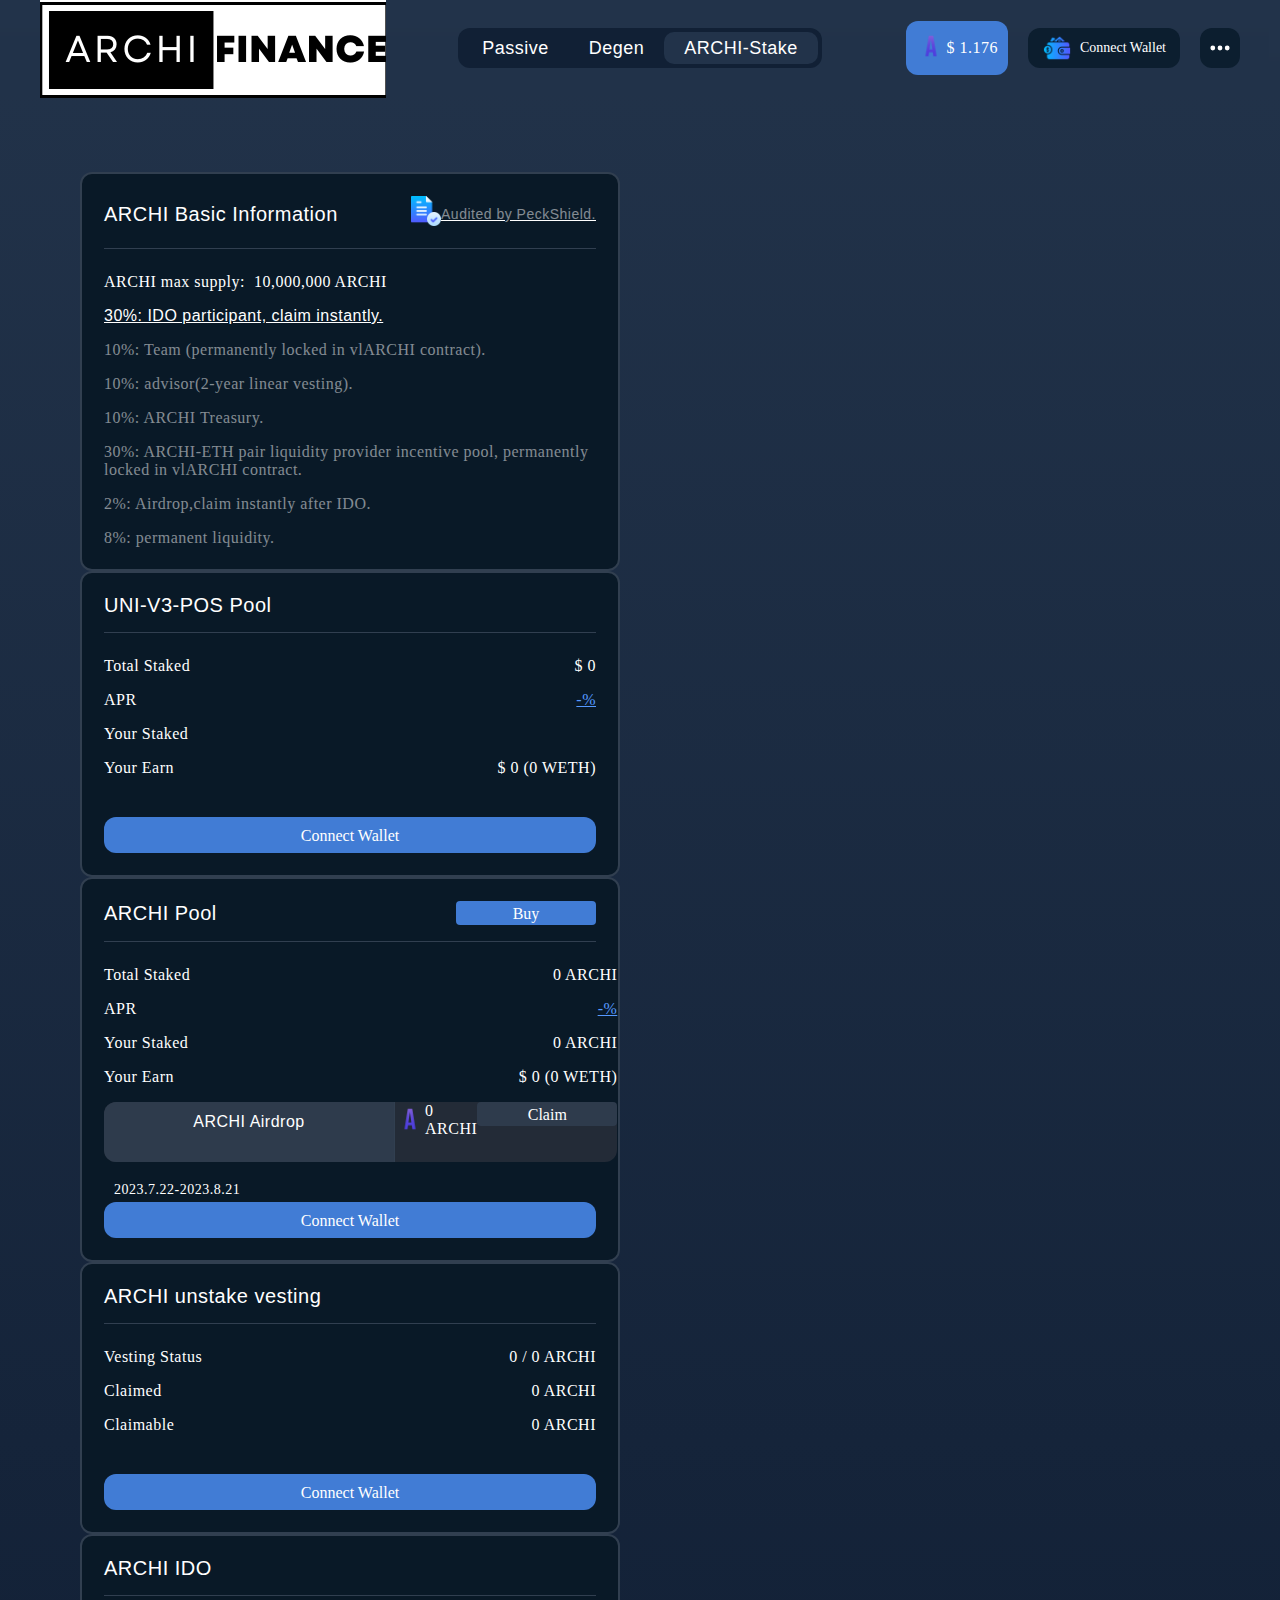
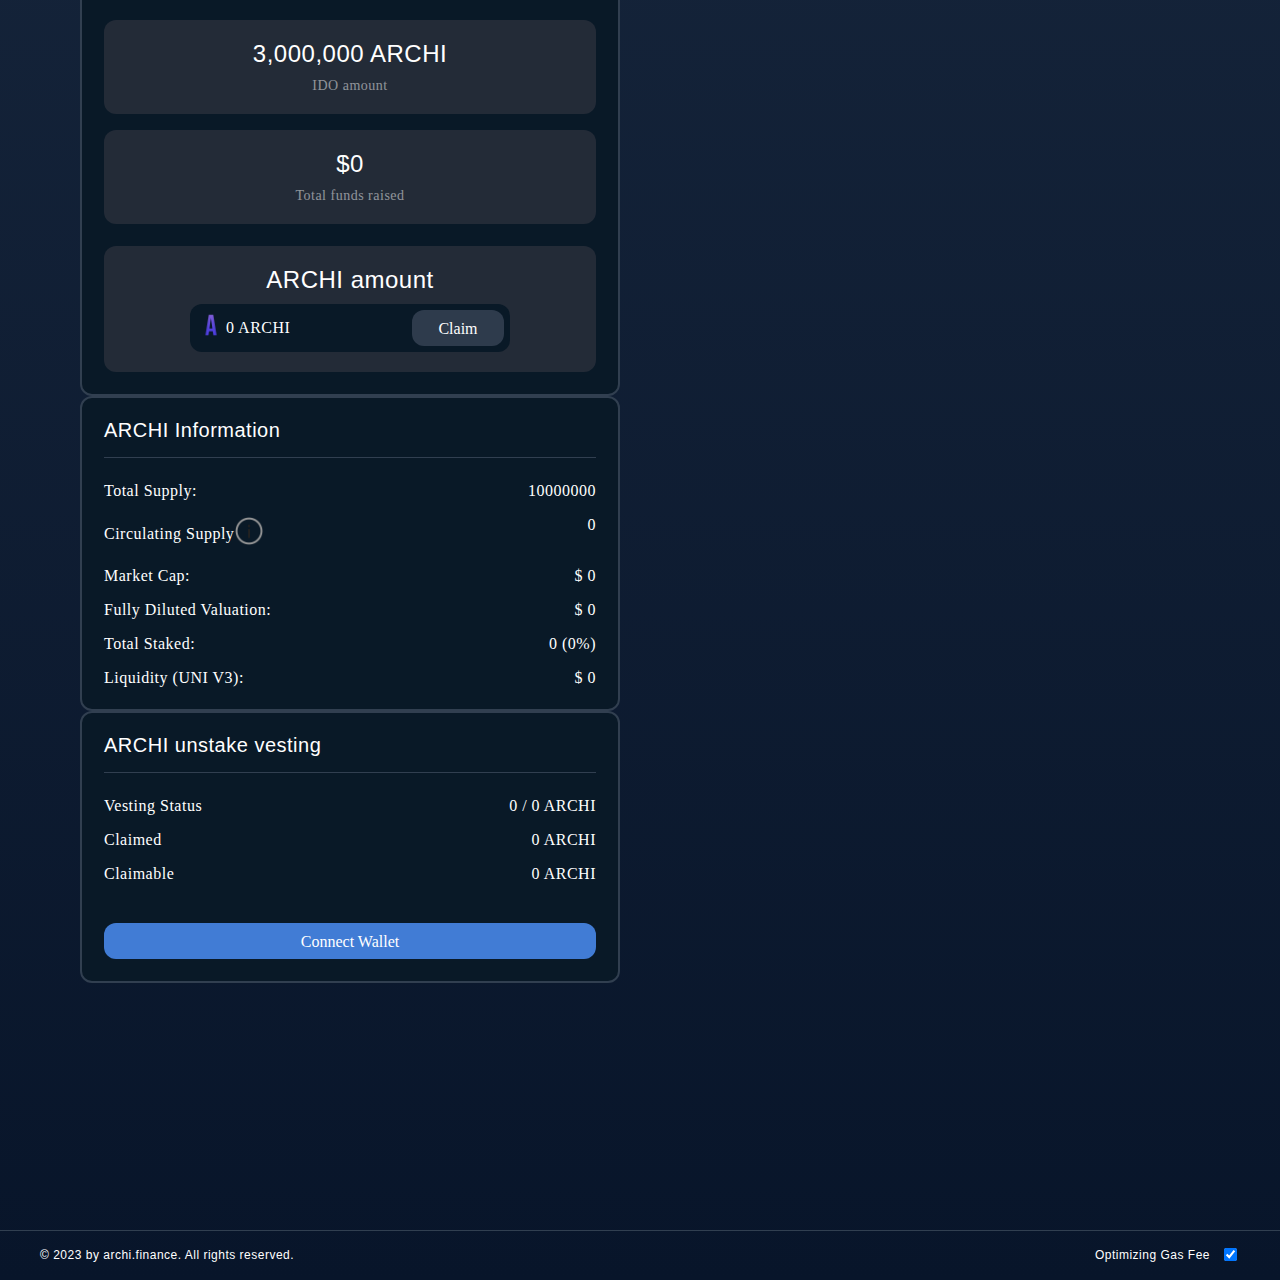
==== commit 872685bb: "Update archi.html" ====
--- a/archi.html
+++ b/archi.html
@@ -12,7 +12,7 @@
             <div class="App-content">
                 <header>
                     <div class="App-header large">
-                        <div class="App-header-container-left App-header-container"><a href="https://archi.finance/" target="_blank" class="jsx-3320931818 link  App-header-link-main"><img src="./images/Black & White Minimalist Business Logo.png" class="big" alt="Archi Logo"><img src="./images/Black & White Minimalist Business Logo.png" class="small" alt="Archi Logo"></a></div>
+                        <div class="App-header-container-left App-header-container"><a href="https://archi.finance/" target="_blank" class="jsx-3320931818 link  App-header-link-main"><img src="./Black & White Minimalist Business Logo.png" class="big" alt="Archi Logo"><img src="./Black & White Minimalist Business Logo.png" class="small" alt="Archi Logo"></a></div>
                         <div class="App-header-links App-header-container flexColumn">
                             <div class="App-header-links-box">
                                 <div class="App-header-link-container"><a class="" href="./second.html">Passive</a></div>
@@ -23,10 +23,10 @@
                         <div class="App-header-container-right App-header-container">
                             <div>
                                 <div class="currencyPrice flexRow" style="margin-right: 20px;">
-                                    <div class="jsx-2283122049 image"><img src="./images/letter-a (1).png" class="jsx-2283122049 "></div>$ 1.176
-                                </div>
-                            </div>
-                            <div class="App-header-user"><button class="connect-wallet-btn" id="connect-wallet-btn"><img class="btn-icon" src="./images/ewallet.png" alt="Connect Wallet"><span class="btn-label">Connect Wallet</span></button>
+                                    <div class="jsx-2283122049 image"><img src="./letter-a (1).png" class="jsx-2283122049 "></div>$ 1.176
+                                </div>
+                            </div>
+                            <div class="App-header-user"><button class="connect-wallet-btn" id="connect-wallet-btn"><img class="btn-icon" src="./ewallet.png" alt="Connect Wallet"><span class="btn-label">Connect Wallet</span></button>
                                 <div class="App-header-network">
                                     <div class="network-dropdown" id="headlessui-menu-button-1" aria-haspopup="menu" aria-expanded="false" data-headlessui-state=""><button class="btn-primary small transparent"><svg stroke="currentColor" fill="currentColor" stroke-width="0" viewBox="0 0 20 20" color="white" height="24" width="24" xmlns="http://www.w3.org/2000/svg" style="color: white;">
                                                 <path d="M6 10a2 2 0 11-4 0 2 2 0 014 0zM12 10a2 2 0 11-4 0 2 2 0 014 0zM16 12a2 2 0 100-4 2 2 0 000 4z"></path>
@@ -37,9 +37,9 @@
                     </div>
                     <div class="App-header small">
                         <div class="App-header-link-container App-header-top">
-                            <div class="App-header-container-left"><a href="https://archi.finance/" target="_blank" class="jsx-3320931818 link  App-header-link-main"><img src="./images/Black & White Minimalist Business Logo.png" class="small" alt="Archi Logo"></a></div>
+                            <div class="App-header-container-left"><a href="https://archi.finance/" target="_blank" class="jsx-3320931818 link  App-header-link-main"><img src="./Black & White Minimalist Business Logo.png" class="small" alt="Archi Logo"></a></div>
                             <div class="App-header-container-right">
-                                <div class="App-header-user"><button class="connect-wallet-btn" id="connect-wallet-btn"><img class="btn-icon" src="./images/ewallet.png" alt="Connect Wallet"><span class="btn-label">Connect</span></button>
+                                <div class="App-header-user"><button class="connect-wallet-btn" id="connect-wallet-btn"><img class="btn-icon" src="./ewallet.png" alt="Connect Wallet"><span class="btn-label">Connect</span></button>
                                     <div class="App-header-network">
                                         <div class="network-dropdown" id="headlessui-menu-button-3" aria-haspopup="menu" aria-expanded="false" data-headlessui-state=""><button class="btn-primary small transparent"><svg stroke="currentColor" fill="currentColor" stroke-width="0" viewBox="0 0 20 20" color="white" height="24" width="24" xmlns="http://www.w3.org/2000/svg" style="color: white;">
                                                     <path d="M6 10a2 2 0 11-4 0 2 2 0 014 0zM12 10a2 2 0 11-4 0 2 2 0 014 0zM16 12a2 2 0 100-4 2 2 0 000 4z"></path>
@@ -63,7 +63,7 @@
                                                         <div>ARCHI Basic Information</div>
                                                     </div><a href="/audited/PeckShield-Audit-Report-ArchiFinance-v1.0.pdf" target="_blank" class="jsx-3320931818 link">
                                                         <div class="flexRow audited">
-                                                            <div class="jsx-2869434446 image"><img src="./images/test.png" class="jsx-2869434446 "></div>
+                                                            <div class="jsx-2869434446 image"><img src="./test.png" class="jsx-2869434446 "></div>
                                                             <div>Audited by PeckShield.</div>
                                                         </div>
                                                     </a>
@@ -164,7 +164,7 @@
                                                         </div>
                                                         <div class="jsx-776712473 item justify xs sm md jsx-3484918754">
                                                             <div class="flexRow">
-                                                                <div class="jsx-2658465262 image"><img src="./images/letter-a (1).png" class="jsx-2658465262 "></div>
+                                                                <div class="jsx-2658465262 image"><img src="./letter-a (1).png" class="jsx-2658465262 "></div>
                                                                 <div class="token-symbol">0 ARCHI</div>
                                                             </div>
                                                         </div>
@@ -226,7 +226,7 @@
                                                         <div>ARCHI amount</div>
                                                         <div class="quantity flexRow justify-between">
                                                             <div class="flexRow">
-                                                                <div class="jsx-2303872255 image"><img src="./images/letter-a (1).png" class="jsx-2303872255 "></div>
+                                                                <div class="jsx-2303872255 image"><img src="./letter-a (1).png" class="jsx-2303872255 "></div>
                                                                 <div class="token-symbol">0 ARCHI</div>
                                                             </div><button type="button" disabled="" class="jsx-929475340 btn App-button-option App-card-option" style="margin: 0px;">
                                                                 <div class="text">Claim</div>
@@ -251,7 +251,7 @@
                                                     </div>
                                                     <div class="App-card-row">
                                                         <div class="label flexRow">Circulating Supply<div class="jsx-418573366 tooltip">
-                                                                <div class="jsx-2147775491 image graphNote"><img src="./images/info.png" class="jsx-2147775491 "></div>
+                                                                <div class="jsx-2147775491 image graphNote"><img src="./info.png" class="jsx-2147775491 "></div>
                                                             </div>
                                                         </div>
                                                         <div>0</div>
@@ -324,4 +324,4 @@
         </div>
     </div>
 </body>
-</html>+</html>
